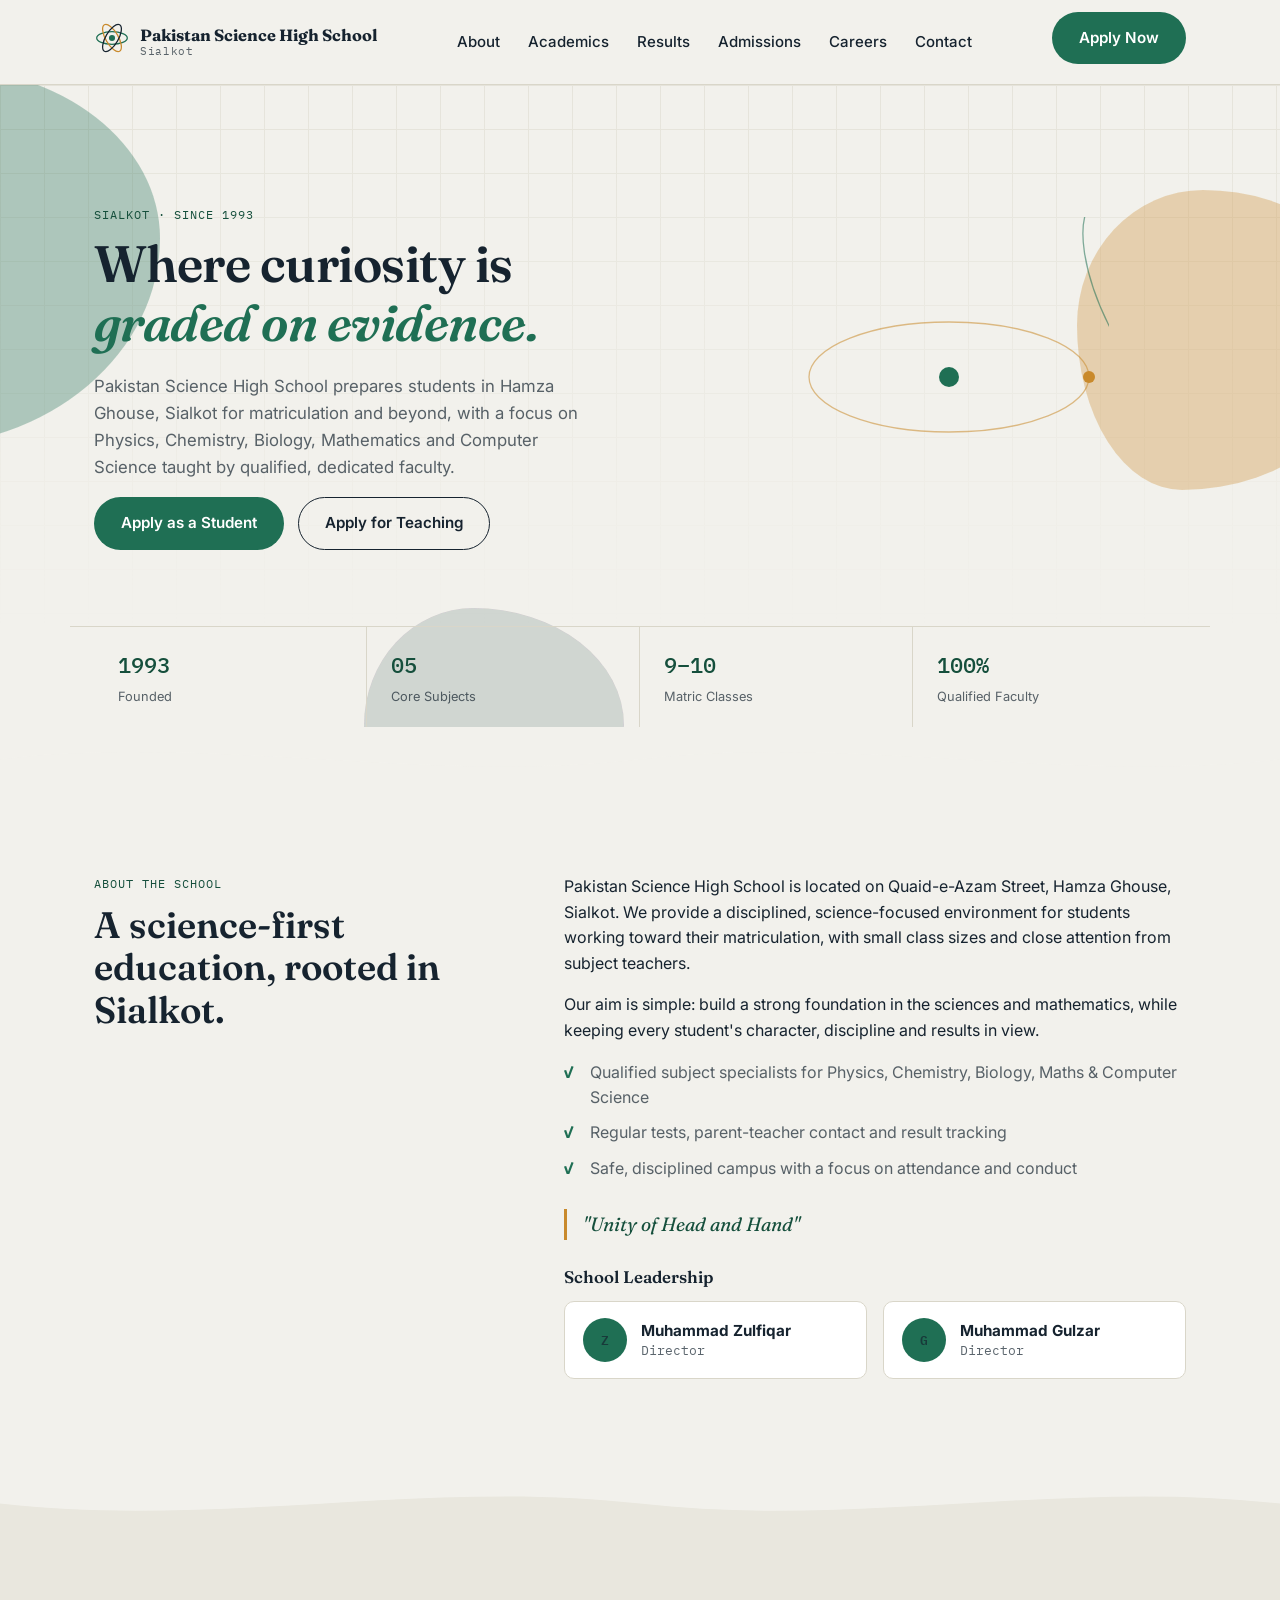
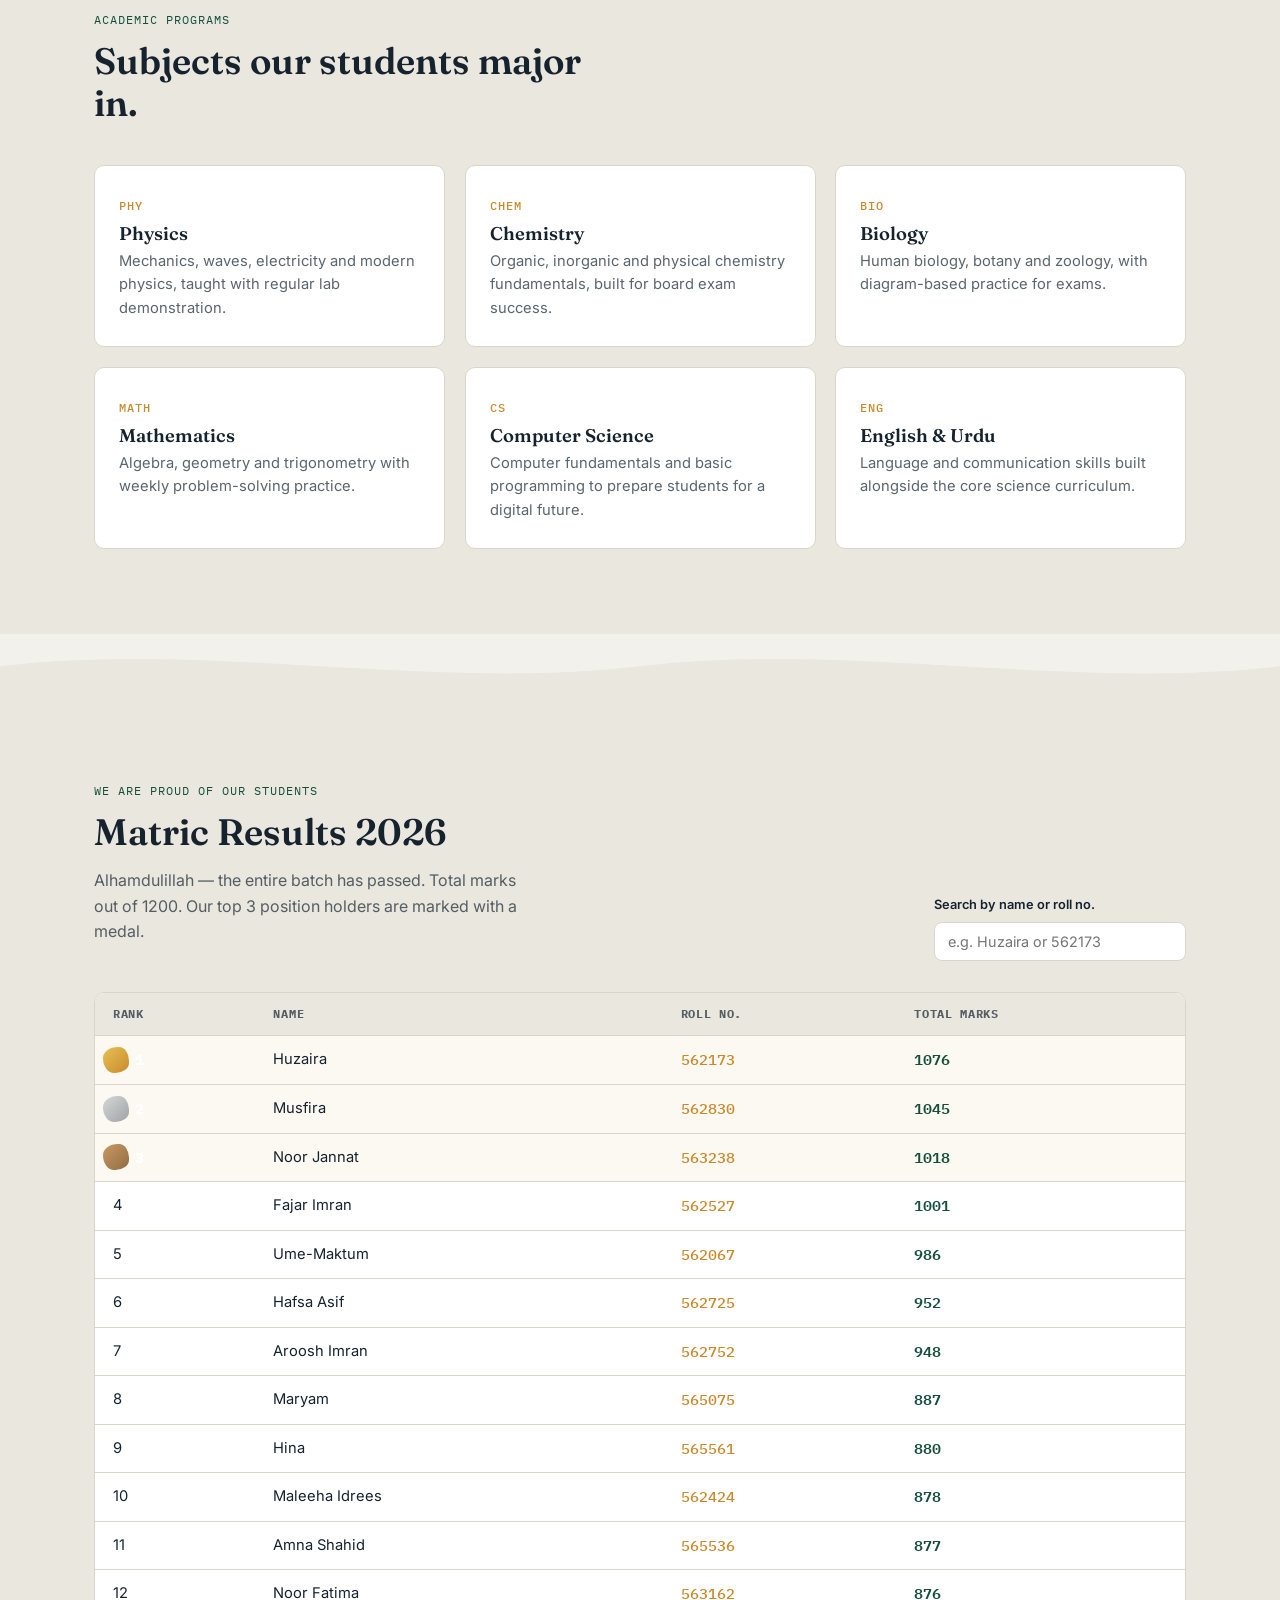
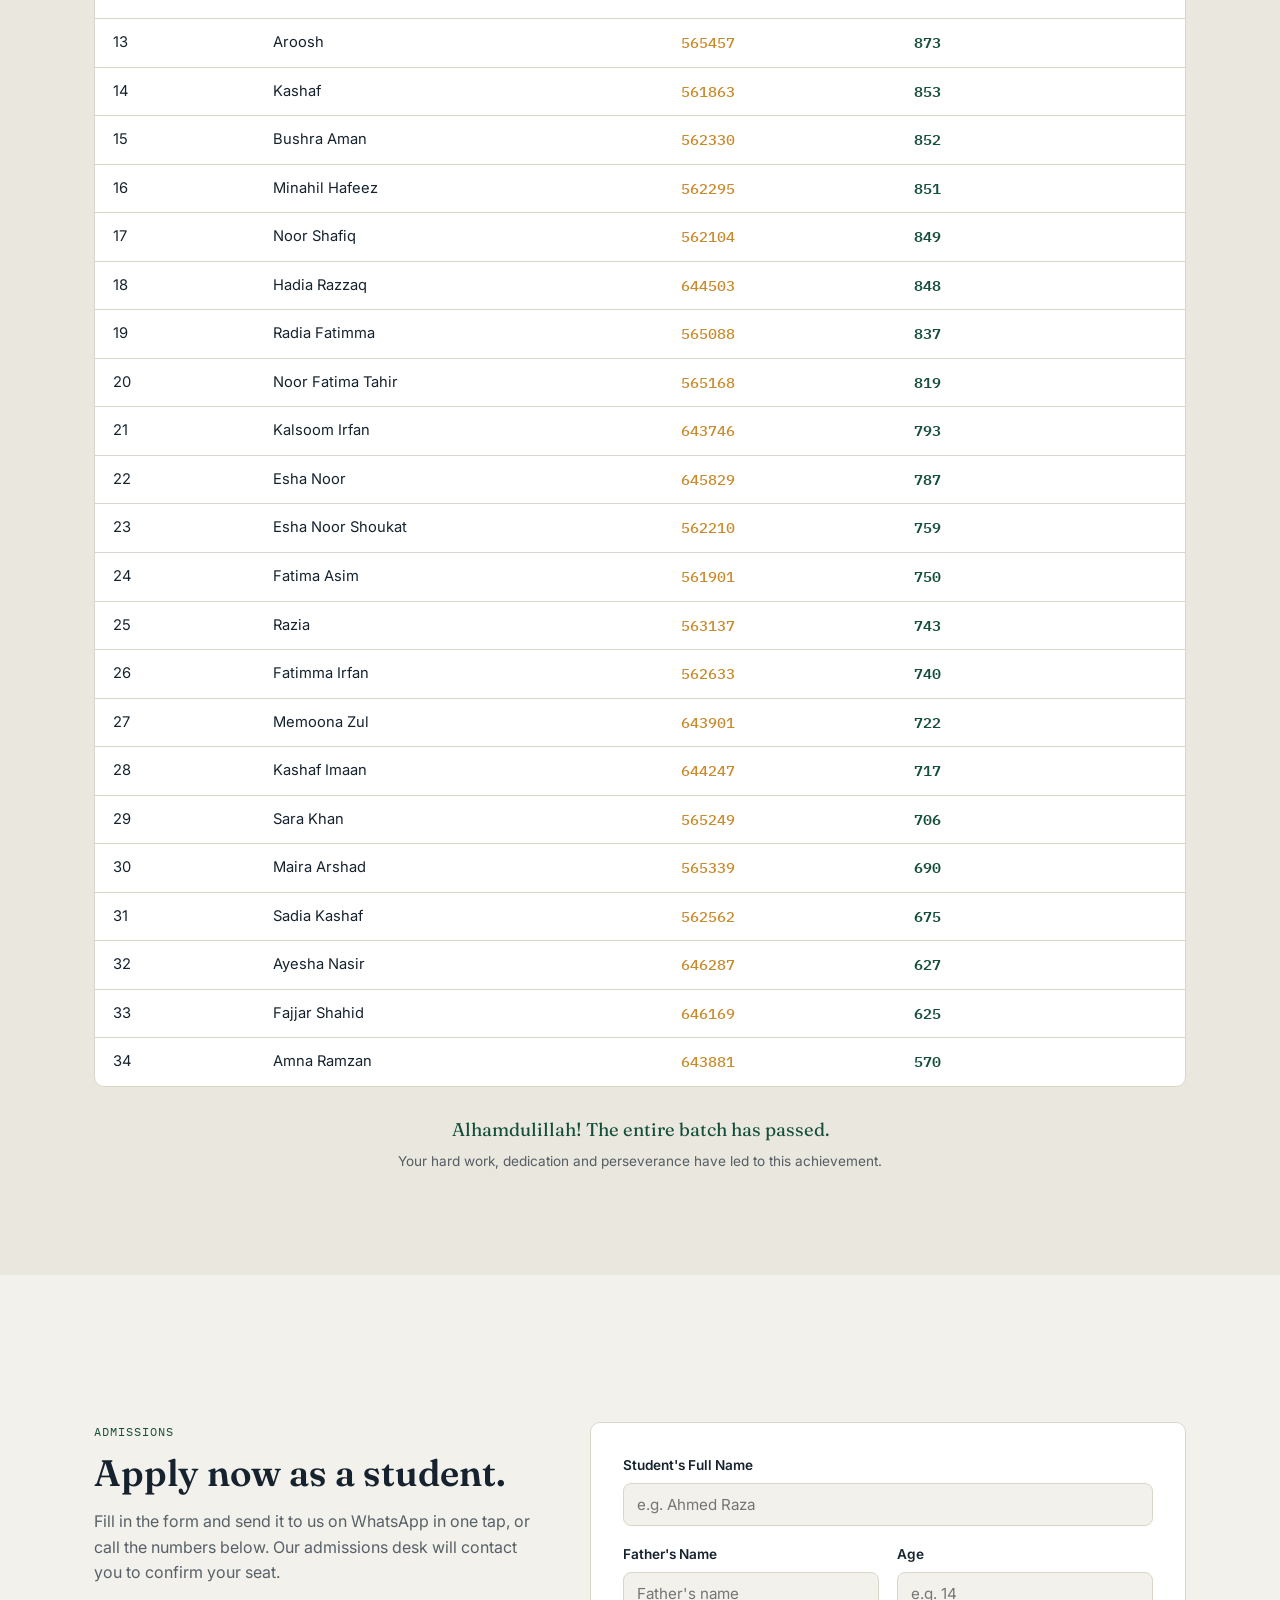
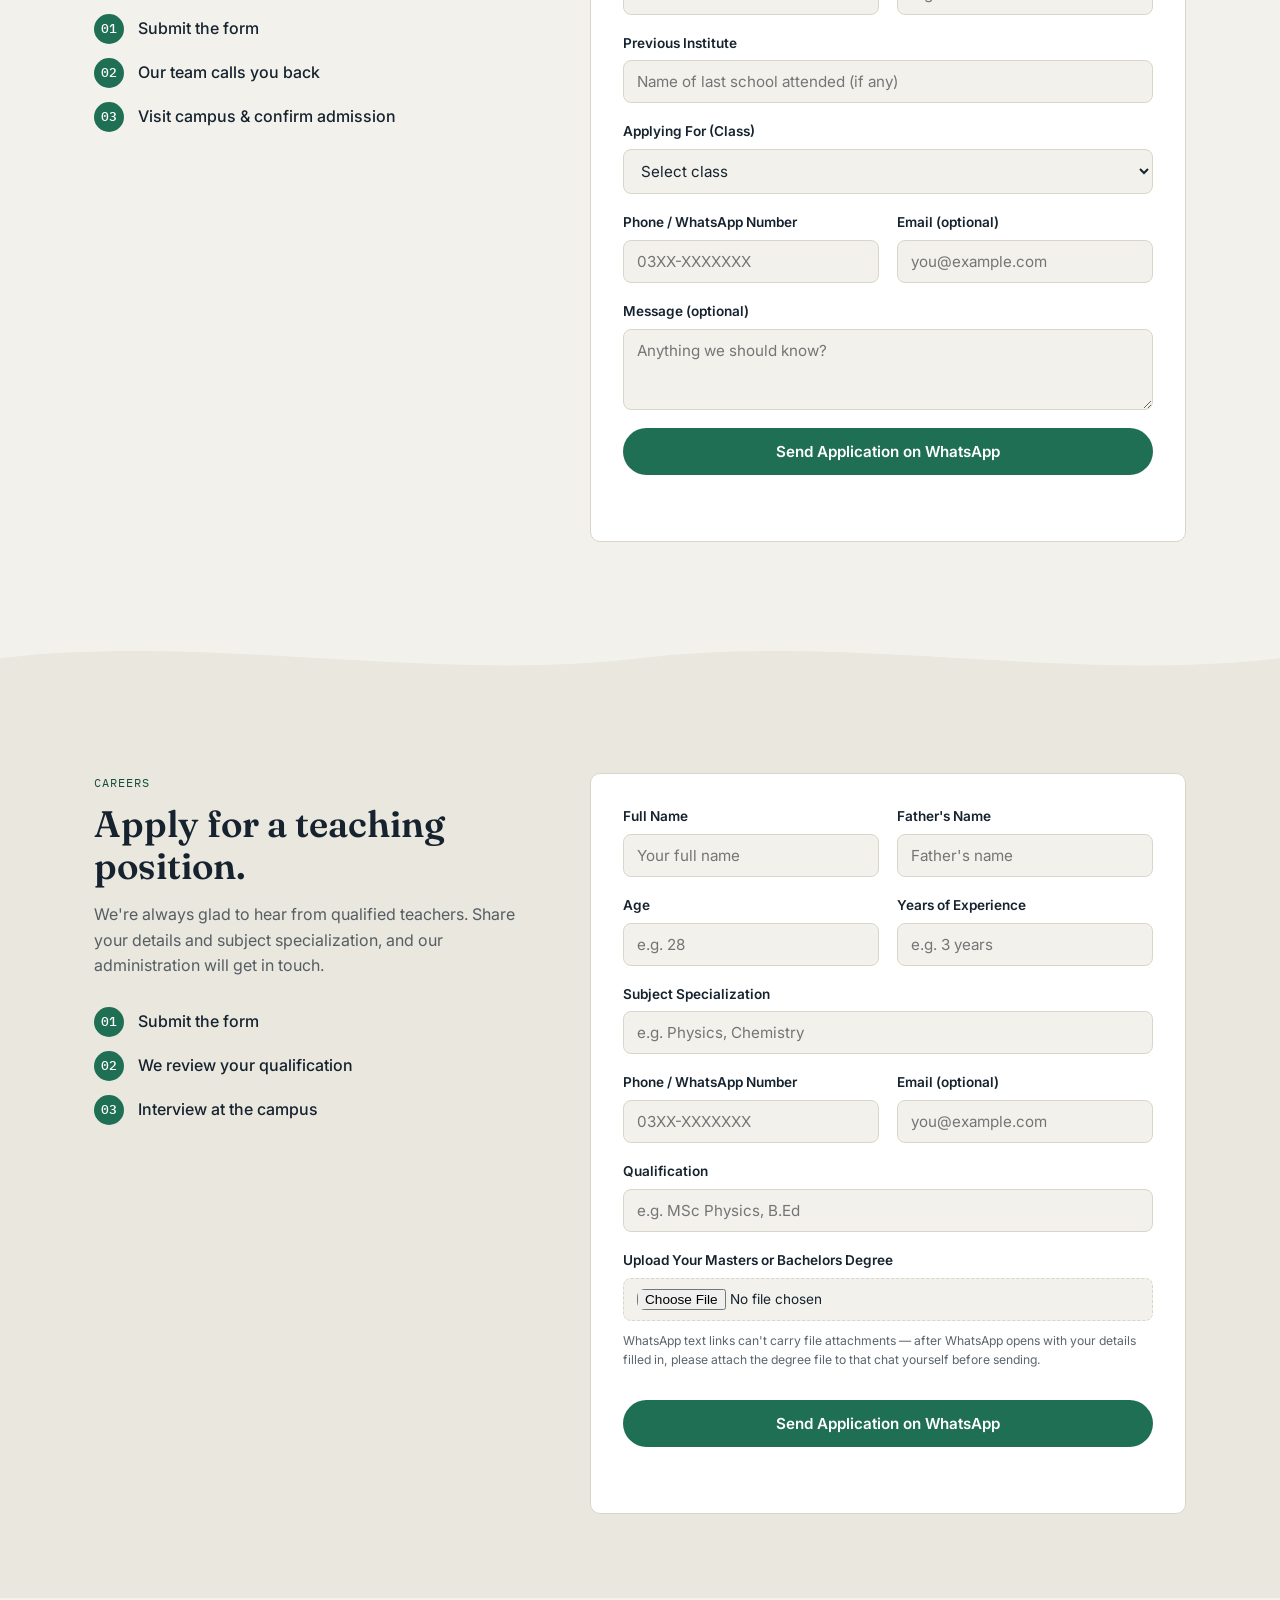
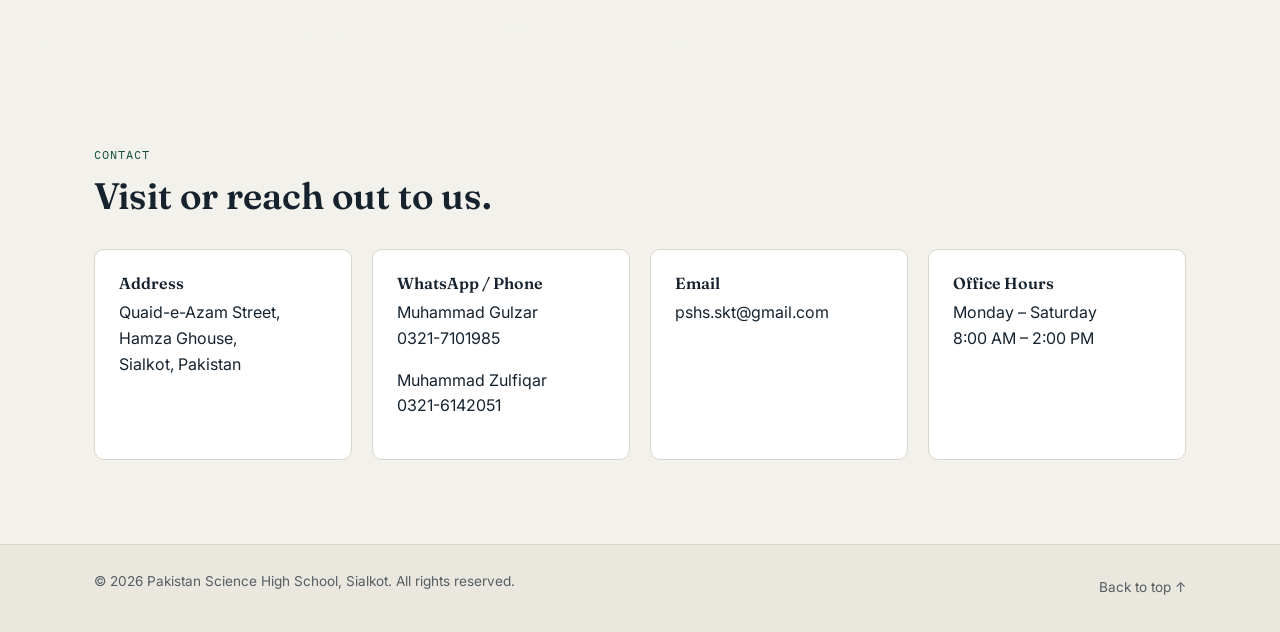
==== pshs.html @ e0f5a250 "Add files via upload" ====
<!DOCTYPE html>
<html lang="en">
<head>
<meta charset="UTF-8">
<meta name="viewport" content="width=device-width, initial-scale=1.0">
<title>Pakistan Science High School — Sialkot</title>
<meta name="description" content="Pakistan Science High School, Quaid-e-Azam Street, Hamza Ghouse, Sialkot. Admissions open for students. Apply for teaching positions.">

<!-- Google Fonts: Fraunces (headings), Inter (body), IBM Plex Mono (labels/stats) -->
<link rel="preconnect" href="https://fonts.googleapis.com">
<link rel="preconnect" href="https://fonts.gstatic.com" crossorigin>
<link href="https://fonts.googleapis.com/css2?family=Fraunces:opsz,wght@9..144,400;9..144,500;9..144,600;9..144,700&family=Inter:wght@400;500;600;700&family=IBM+Plex+Mono:wght@400;500&display=swap" rel="stylesheet">

<link rel="stylesheet" href="pshs.css">
</head>
<body>

<!-- Shared SVG goo filter — makes the blobs behind the hero and medal badges feel liquid rather than flat shapes -->
<svg width="0" height="0" style="position:absolute" aria-hidden="true">
  <defs>
    <filter id="liquid-goo">
      <feGaussianBlur in="SourceGraphic" stdDeviation="14" result="blur" />
      <feColorMatrix in="blur" mode="matrix"
        values="1 0 0 0 0  0 1 0 0 0  0 0 1 0 0  0 0 0 22 -11" result="goo" />
      <feBlend in="SourceGraphic" in2="goo" />
    </filter>
  </defs>
</svg>

<!-- ============ HEADER / NAV ============ -->
<header class="site-header" id="top">
  <div class="wrap header-inner">
    <a href="#top" class="brand">
      <span class="brand-mark" aria-hidden="true">
        <svg viewBox="0 0 40 40" width="36" height="36">
          <circle cx="20" cy="20" r="3.4" fill="var(--pine)"/>
          <ellipse cx="20" cy="20" rx="17" ry="7" fill="none" stroke="var(--pine)" stroke-width="1.4"/>
          <ellipse cx="20" cy="20" rx="17" ry="7" fill="none" stroke="var(--amber)" stroke-width="1.4" transform="rotate(60 20 20)"/>
          <ellipse cx="20" cy="20" rx="17" ry="7" fill="none" stroke="var(--ink)" stroke-width="1.4" transform="rotate(120 20 20)"/>
        </svg>
      </span>
      <span class="brand-text">
        <strong>Pakistan Science High School</strong>
        <small>Sialkot</small>
      </span>
    </a>

    <nav class="main-nav" id="mainNav">
      <a href="#about">About</a>
      <a href="#academics">Academics</a>
      <a href="#results">Results</a>
      <a href="#admissions">Admissions</a>
      <a href="#careers">Careers</a>
      <a href="#contact">Contact</a>
    </nav>

    <div class="header-cta">
      <a href="#admissions" class="btn btn-primary">Apply Now</a>
    </div>

    <button class="nav-toggle" id="navToggle" aria-label="Toggle menu" aria-expanded="false">
      <span></span><span></span><span></span>
    </button>
  </div>
</header>

<!-- ============ HERO ============ -->
<section class="hero" id="heroSection">
  <div class="hero-grid" aria-hidden="true"></div>
  <div class="liquid-blobs" aria-hidden="true">
    <div class="blob blob-1"></div>
    <div class="blob blob-2"></div>
    <div class="blob blob-3"></div>
  </div>
  <div class="wrap hero-inner">
    <div class="hero-copy">
      <p class="eyebrow">Sialkot · Since 1993</p>
      <h1>Where curiosity is <span>graded on evidence.</span></h1>
      <p class="hero-lede">
        Pakistan Science High School prepares students in Hamza Ghouse, Sialkot for
        matriculation and beyond, with a focus on Physics, Chemistry, Biology,
        Mathematics and Computer Science taught by qualified, dedicated faculty.
      </p>
      <div class="hero-actions">
        <a href="#admissions" class="btn btn-primary">Apply as a Student</a>
        <a href="#careers" class="btn btn-ghost">Apply for Teaching</a>
      </div>
    </div>

    <div class="hero-orbit" aria-hidden="true">
      <svg viewBox="0 0 320 320" width="320" height="320">
        <circle cx="160" cy="160" r="10" fill="var(--pine)"/>
        <g class="orbit-group">
          <ellipse cx="160" cy="160" rx="140" ry="55" class="orbit-ring orbit-1"/>
          <circle cx="300" cy="160" r="6" fill="var(--amber)" class="orbit-e orbit-e1"/>
        </g>
        <g class="orbit-group" transform="rotate(60 160 160)">
          <ellipse cx="160" cy="160" rx="140" ry="55" class="orbit-ring orbit-2"/>
          <circle cx="20" cy="160" r="6" fill="var(--pine)" class="orbit-e orbit-e2"/>
        </g>
        <g class="orbit-group" transform="rotate(120 160 160)">
          <ellipse cx="160" cy="160" rx="140" ry="55" class="orbit-ring orbit-3"/>
          <circle cx="160" cy="105" r="6" fill="var(--ink)" class="orbit-e orbit-e3"/>
        </g>
      </svg>
    </div>
  </div>

  <div class="wrap stats-row reveal">
    <div class="stat"><span class="stat-num">1993</span><span class="stat-label">Founded</span></div>
    <div class="stat"><span class="stat-num">05</span><span class="stat-label">Core Subjects</span></div>
    <div class="stat"><span class="stat-num">9–10</span><span class="stat-label">Matric Classes</span></div>
    <div class="stat"><span class="stat-num">100%</span><span class="stat-label">Qualified Faculty</span></div>
  </div>
</section>

<div class="wave-divider" aria-hidden="true">
  <svg viewBox="0 0 1440 100" preserveAspectRatio="none"><path d="M0,40 C 240,10 480,70 720,40 C 960,10 1200,70 1440,40 L1440,100 L0,100 Z" fill="var(--paper)"/></svg>
</div>

<!-- ============ ABOUT ============ -->
<section class="section" id="about">
  <div class="wrap about-grid">
    <div class="section-head reveal">
      <p class="eyebrow">About the School</p>
      <h2>A science-first education, rooted in Sialkot.</h2>
    </div>
    <div class="about-body reveal">
      <p>
        Pakistan Science High School is located on Quaid-e-Azam Street, Hamza Ghouse,
        Sialkot. We provide a disciplined, science-focused environment for students
        working toward their matriculation, with small class sizes and close
        attention from subject teachers.
      </p>
      <p>
        Our aim is simple: build a strong foundation in the sciences and mathematics,
        while keeping every student's character, discipline and results in view.
      </p>
      <ul class="check-list">
        <li>Qualified subject specialists for Physics, Chemistry, Biology, Maths &amp; Computer Science</li>
        <li>Regular tests, parent-teacher contact and result tracking</li>
        <li>Safe, disciplined campus with a focus on attendance and conduct</li>
      </ul>
      <p class="motto">"Unity of Head and Hand"</p>

      <div class="leadership">
        <h3>School Leadership</h3>
        <div class="leadership-grid reveal-group">
          <div class="leader-card reveal" style="--i:0">
            <span class="leader-initial">Z</span>
            <div>
              <strong>Muhammad Zulfiqar</strong>
              <span>Director</span>
            </div>
          </div>
          <div class="leader-card reveal" style="--i:1">
            <span class="leader-initial">G</span>
            <div>
              <strong>Muhammad Gulzar</strong>
              <span>Director</span>
            </div>
          </div>
        </div>
      </div>
    </div>
  </div>
</section>

<div class="wave-divider" aria-hidden="true">
  <svg viewBox="0 0 1440 100" preserveAspectRatio="none"><path d="M0,50 C 240,80 480,20 720,50 C 960,80 1200,20 1440,50 L1440,100 L0,100 Z" fill="var(--paper-2)"/></svg>
</div>

<!-- ============ ACADEMICS ============ -->
<section class="section section-alt" id="academics">
  <div class="wrap">
    <div class="section-head reveal">
      <p class="eyebrow">Academic Programs</p>
      <h2>Subjects our students major in.</h2>
    </div>

    <div class="subject-grid reveal-group">
      <article class="subject-card reveal" style="--i:0">
        <span class="subject-code">PHY</span>
        <h3>Physics</h3>
        <p>Mechanics, waves, electricity and modern physics, taught with regular lab demonstration.</p>
      </article>
      <article class="subject-card reveal" style="--i:1">
        <span class="subject-code">CHEM</span>
        <h3>Chemistry</h3>
        <p>Organic, inorganic and physical chemistry fundamentals, built for board exam success.</p>
      </article>
      <article class="subject-card reveal" style="--i:2">
        <span class="subject-code">BIO</span>
        <h3>Biology</h3>
        <p>Human biology, botany and zoology, with diagram-based practice for exams.</p>
      </article>
      <article class="subject-card reveal" style="--i:3">
        <span class="subject-code">MATH</span>
        <h3>Mathematics</h3>
        <p>Algebra, geometry and trigonometry with weekly problem-solving practice.</p>
      </article>
      <article class="subject-card reveal" style="--i:4">
        <span class="subject-code">CS</span>
        <h3>Computer Science</h3>
        <p>Computer fundamentals and basic programming to prepare students for a digital future.</p>
      </article>
      <article class="subject-card reveal" style="--i:5">
        <span class="subject-code">ENG</span>
        <h3>English &amp; Urdu</h3>
        <p>Language and communication skills built alongside the core science curriculum.</p>
      </article>
    </div>
  </div>
</section>

<div class="wave-divider" aria-hidden="true">
  <svg viewBox="0 0 1440 100" preserveAspectRatio="none"><path d="M0,40 C 240,10 480,70 720,40 C 960,10 1200,70 1440,40 L1440,100 L0,100 Z" fill="var(--paper-2)"/></svg>
</div>

<!-- ============ MATRIC RESULTS 2026 ============ -->
<section class="section section-alt" id="results">
  <div class="wrap">
    <div class="section-head results-head reveal">
      <div>
        <p class="eyebrow">We Are Proud Of Our Students</p>
        <h2>Matric Results 2026</h2>
        <p class="section-sub">Alhamdulillah — the entire batch has passed. Total marks out of 1200. Our top 3 position holders are marked with a medal.</p>
      </div>
      <div class="results-search">
        <label for="resultSearch">Search by name or roll no.</label>
        <input type="text" id="resultSearch" placeholder="e.g. Huzaira or 562173">
      </div>
    </div>

    <div class="table-scroll reveal">
      <table class="results-table" id="resultsTable">
        <thead>
          <tr>
            <th>Rank</th>
            <th>Name</th>
            <th>Roll No.</th>
            <th>Total Marks</th>
          </tr>
        </thead>
        <tbody>
          <tr><td>1</td><td>Huzaira</td><td>562173</td><td>1076</td></tr>
          <tr><td>2</td><td>Musfira</td><td>562830</td><td>1045</td></tr>
          <tr><td>3</td><td>Noor Jannat</td><td>563238</td><td>1018</td></tr>
          <tr><td>4</td><td>Fajar Imran</td><td>562527</td><td>1001</td></tr>
          <tr><td>5</td><td>Ume-Maktum</td><td>562067</td><td>986</td></tr>
          <tr><td>6</td><td>Hafsa Asif</td><td>562725</td><td>952</td></tr>
          <tr><td>7</td><td>Aroosh Imran</td><td>562752</td><td>948</td></tr>
          <tr><td>8</td><td>Maryam</td><td>565075</td><td>887</td></tr>
          <tr><td>9</td><td>Hina</td><td>565561</td><td>880</td></tr>
          <tr><td>10</td><td>Maleeha Idrees</td><td>562424</td><td>878</td></tr>
          <tr><td>11</td><td>Amna Shahid</td><td>565536</td><td>877</td></tr>
          <tr><td>12</td><td>Noor Fatima</td><td>563162</td><td>876</td></tr>
          <tr><td>13</td><td>Aroosh</td><td>565457</td><td>873</td></tr>
          <tr><td>14</td><td>Kashaf</td><td>561863</td><td>853</td></tr>
          <tr><td>15</td><td>Bushra Aman</td><td>562330</td><td>852</td></tr>
          <tr><td>16</td><td>Minahil Hafeez</td><td>562295</td><td>851</td></tr>
          <tr><td>17</td><td>Noor Shafiq</td><td>562104</td><td>849</td></tr>
          <tr><td>18</td><td>Hadia Razzaq</td><td>644503</td><td>848</td></tr>
          <tr><td>19</td><td>Radia Fatimma</td><td>565088</td><td>837</td></tr>
          <tr><td>20</td><td>Noor Fatima Tahir</td><td>565168</td><td>819</td></tr>
          <tr><td>21</td><td>Kalsoom Irfan</td><td>643746</td><td>793</td></tr>
          <tr><td>22</td><td>Esha Noor</td><td>645829</td><td>787</td></tr>
          <tr><td>23</td><td>Esha Noor Shoukat</td><td>562210</td><td>759</td></tr>
          <tr><td>24</td><td>Fatima Asim</td><td>561901</td><td>750</td></tr>
          <tr><td>25</td><td>Razia</td><td>563137</td><td>743</td></tr>
          <tr><td>26</td><td>Fatimma Irfan</td><td>562633</td><td>740</td></tr>
          <tr><td>27</td><td>Memoona Zul</td><td>643901</td><td>722</td></tr>
          <tr><td>28</td><td>Kashaf Imaan</td><td>644247</td><td>717</td></tr>
          <tr><td>29</td><td>Sara Khan</td><td>565249</td><td>706</td></tr>
          <tr><td>30</td><td>Maira Arshad</td><td>565339</td><td>690</td></tr>
          <tr><td>31</td><td>Sadia Kashaf</td><td>562562</td><td>675</td></tr>
          <tr><td>32</td><td>Ayesha Nasir</td><td>646287</td><td>627</td></tr>
          <tr><td>33</td><td>Fajjar Shahid</td><td>646169</td><td>625</td></tr>
          <tr><td>34</td><td>Amna Ramzan</td><td>643881</td><td>570</td></tr>
        </tbody>
      </table>
      <p class="form-note" id="noResultsNote" style="display:none;">No matching student found.</p>
    </div>

    <p class="results-banner">Alhamdulillah! The entire batch has passed.<br>
      <small>Your hard work, dedication and perseverance have led to this achievement.</small>
    </p>
  </div>
</section>

<div class="wave-divider" aria-hidden="true">
  <svg viewBox="0 0 1440 100" preserveAspectRatio="none"><path d="M0,50 C 240,80 480,20 720,50 C 960,80 1200,20 1440,50 L1440,100 L0,100 Z" fill="var(--paper)"/></svg>
</div>

<!-- ============ ADMISSIONS (APPLY AS STUDENT) ============ -->
<section class="section" id="admissions">
  <div class="wrap admissions-grid">
    <div class="section-head reveal">
      <p class="eyebrow">Admissions</p>
      <h2>Apply now as a student.</h2>
      <p class="section-sub">
        Fill in the form and send it to us on WhatsApp in one tap, or call the
        numbers below. Our admissions desk will contact you to confirm your seat.
      </p>

      <ol class="steps">
        <li><span>01</span> Submit the form</li>
        <li><span>02</span> Our team calls you back</li>
        <li><span>03</span> Visit campus &amp; confirm admission</li>
      </ol>
    </div>

    <form class="app-form reveal" id="studentForm" novalidate>
      <div class="form-row">
        <label for="sName">Student's Full Name</label>
        <input type="text" id="sName" required placeholder="e.g. Ahmed Raza">
      </div>
      <div class="form-row two-col">
        <div>
          <label for="sFather">Father's Name</label>
          <input type="text" id="sFather" required placeholder="Father's name">
        </div>
        <div>
          <label for="sAge">Age</label>
          <input type="number" id="sAge" min="2" max="25" required placeholder="e.g. 14">
        </div>
      </div>
      <div class="form-row">
        <label for="sPrevSchool">Previous Institute</label>
        <input type="text" id="sPrevSchool" placeholder="Name of last school attended (if any)">
      </div>
      <div class="form-row">
        <label for="sGrade">Applying For (Class)</label>
        <select id="sGrade" required>
          <option value="" disabled selected>Select class</option>
          <option>Play Group</option>
          <option>Prep</option>
          <option>Class One</option>
          <option>Class Two</option>
          <option>Class Three</option>
          <option>Class Four</option>
          <option>Class Five</option>
          <option>Class Six</option>
          <option>Class Seven</option>
          <option>Pre-Nine (Science)</option>
          <option>Pre-Nine (Arts)</option>
          <option>Class Nine (Science)</option>
          <option>Class Nine (Arts)</option>
          <option>Class Ten (Science)</option>
          <option>Class Ten (Arts)</option>
        </select>
      </div>
      <div class="form-row two-col">
        <div>
          <label for="sPhone">Phone / WhatsApp Number</label>
          <input type="tel" id="sPhone" required placeholder="03XX-XXXXXXX">
        </div>
        <div>
          <label for="sEmail">Email (optional)</label>
          <input type="email" id="sEmail" placeholder="you@example.com">
        </div>
      </div>
      <div class="form-row">
        <label for="sMsg">Message (optional)</label>
        <textarea id="sMsg" rows="3" placeholder="Anything we should know?"></textarea>
      </div>
      <button type="submit" class="btn btn-primary btn-block">Send Application on WhatsApp</button>
      <p class="form-note" id="studentNote"></p>
    </form>
  </div>
</section>

<div class="wave-divider" aria-hidden="true">
  <svg viewBox="0 0 1440 100" preserveAspectRatio="none"><path d="M0,40 C 240,10 480,70 720,40 C 960,10 1200,70 1440,40 L1440,100 L0,100 Z" fill="var(--paper-2)"/></svg>
</div>

<!-- ============ CAREERS (APPLY FOR TEACHING) ============ -->
<section class="section section-alt" id="careers">
  <div class="wrap admissions-grid">
    <div class="section-head reveal">
      <p class="eyebrow">Careers</p>
      <h2>Apply for a teaching position.</h2>
      <p class="section-sub">
        We're always glad to hear from qualified teachers. Share your details
        and subject specialization, and our administration will get in touch.
      </p>

      <ol class="steps">
        <li><span>01</span> Submit the form</li>
        <li><span>02</span> We review your qualification</li>
        <li><span>03</span> Interview at the campus</li>
      </ol>
    </div>

    <form class="app-form reveal" id="teacherForm" novalidate>
      <div class="form-row two-col">
        <div>
          <label for="tName">Full Name</label>
          <input type="text" id="tName" required placeholder="Your full name">
        </div>
        <div>
          <label for="tFather">Father's Name</label>
          <input type="text" id="tFather" required placeholder="Father's name">
        </div>
      </div>
      <div class="form-row two-col">
        <div>
          <label for="tAge">Age</label>
          <input type="number" id="tAge" min="18" max="70" required placeholder="e.g. 28">
        </div>
        <div>
          <label for="tExp">Years of Experience</label>
          <input type="text" id="tExp" placeholder="e.g. 3 years">
        </div>
      </div>
      <div class="form-row">
        <label for="tSubject">Subject Specialization</label>
        <input type="text" id="tSubject" required placeholder="e.g. Physics, Chemistry">
      </div>
      <div class="form-row two-col">
        <div>
          <label for="tPhone">Phone / WhatsApp Number</label>
          <input type="tel" id="tPhone" required placeholder="03XX-XXXXXXX">
        </div>
        <div>
          <label for="tEmail">Email (optional)</label>
          <input type="email" id="tEmail" placeholder="you@example.com">
        </div>
      </div>
      <div class="form-row">
        <label for="tQual">Qualification</label>
        <input type="text" id="tQual" required placeholder="e.g. MSc Physics, B.Ed">
      </div>
      <div class="form-row">
        <label for="tDegree">Upload Your Masters or Bachelors Degree</label>
        <div class="file-field">
          <input type="file" id="tDegree" accept=".pdf,.jpg,.jpeg,.png">
        </div>
        <p class="file-field-hint">WhatsApp text links can't carry file attachments — after WhatsApp opens with your details filled in, please attach the degree file to that chat yourself before sending.</p>
      </div>
      <button type="submit" class="btn btn-primary btn-block">Send Application on WhatsApp</button>
      <p class="form-note" id="teacherNote"></p>
    </form>
  </div>
</section>

<div class="wave-divider" aria-hidden="true">
  <svg viewBox="0 0 1440 100" preserveAspectRatio="none"><path d="M0,50 C 240,80 480,20 720,50 C 960,80 1200,20 1440,50 L1440,100 L0,100 Z" fill="var(--paper)"/></svg>
</div>

<!-- ============ CONTACT ============ -->
<section class="section" id="contact">
  <div class="wrap contact-grid">
    <div class="section-head reveal">
      <p class="eyebrow">Contact</p>
      <h2>Visit or reach out to us.</h2>
    </div>

    <div class="contact-cards reveal-group">
      <div class="contact-card reveal" style="--i:0">
        <h3>Address</h3>
        <p>Quaid-e-Azam Street, Hamza Ghouse,<br>Sialkot, Pakistan</p>
      </div>
      <div class="contact-card reveal" style="--i:1">
        <h3>WhatsApp / Phone</h3>
        <p>Muhammad Gulzar<br><a href="https://wa.me/923217101985" target="_blank" rel="noopener">0321-7101985</a></p>
        <p>Muhammad Zulfiqar<br><a href="https://wa.me/923216142051" target="_blank" rel="noopener">0321-6142051</a></p>
      </div>
      <div class="contact-card reveal" style="--i:2">
        <h3>Email</h3>
        <p><a href="mailto:pshs.skt@gmail.com">pshs.skt@gmail.com</a></p>
      </div>
      <div class="contact-card reveal" style="--i:3">
        <h3>Office Hours</h3>
        <p>Monday – Saturday<br>8:00 AM – 2:00 PM</p>
      </div>
    </div>
  </div>
</section>

<!-- ============ FOOTER ============ -->
<footer class="site-footer">
  <div class="wrap footer-inner">
    <p>&copy; <span id="year"></span> Pakistan Science High School, Sialkot. All rights reserved.</p>
    <a href="#top" class="back-top">Back to top ↑</a>
  </div>
</footer>

<button id="backToTopBtn" class="fab-top" aria-label="Back to top">↑</button>

<script src="pshs.js"></script>
</body>
</html>
---- pshs.css ----
/* =========================================================
   PAKISTAN SCIENCE HIGH SCHOOL — STYLESHEET
   Organized in sections. Search the ALL-CAPS comments to
   jump around: TOKENS, RESET, HEADER, HERO, ABOUT, ACADEMICS,
   FORMS, CONTACT, FOOTER, RESPONSIVE.
   ========================================================= */

/* ---------- TOKENS (design system) ---------- */
:root{
  --ink:      #16232F;   /* deep navy-ink text / primary dark */
  --ink-70:   #16232FB3;
  --paper:    #F2F1EC;   /* cool paper background */
  --paper-2:  #E9E7DE;   /* slightly deeper paper, for alt sections */
  --white:    #FFFFFF;
  --pine:     #1F6F54;   /* primary accent — science green */
  --pine-dark:#154F3C;
  --amber:    #C98A2C;   /* secondary accent — muted gold */
  --line:     #D9D6C9;   /* hairline rule color */

  --font-display: "Fraunces", Georgia, serif;
  --font-body:    "Inter", -apple-system, Segoe UI, sans-serif;
  --font-mono:    "IBM Plex Mono", ui-monospace, Menlo, monospace;

  --radius: 10px;
  --wrap: 1140px;
}

/* ---------- RESET ---------- */
*, *::before, *::after{ box-sizing: border-box; }
html{ scroll-behavior: smooth; }
body{
  margin:0;
  font-family: var(--font-body);
  color: var(--ink);
  background: var(--paper);
  line-height: 1.6;
  -webkit-font-smoothing: antialiased;
}
img{ max-width:100%; display:block; }
a{ color: inherit; text-decoration: none; }
ul, ol{ margin:0; padding:0; list-style:none; }
h1,h2,h3{ font-family: var(--font-display); margin:0 0 .4em; line-height:1.15; font-weight:600; }
p{ margin:0 0 1em; }
button{ font-family: inherit; cursor:pointer; }
:focus-visible{ outline: 3px solid var(--amber); outline-offset: 2px; }

.wrap{ max-width: var(--wrap); margin: 0 auto; padding: 0 24px; }

.eyebrow{
  font-family: var(--font-mono);
  font-size: .78rem;
  letter-spacing: .08em;
  text-transform: uppercase;
  color: var(--pine-dark);
  margin: 0 0 .8em;
}

/* ---------- BUTTONS ---------- */
.btn{
  display:inline-block;
  padding: 13px 26px;
  border-radius: 999px;
  font-weight:600;
  font-size: .95rem;
  border: 1.5px solid transparent;
  transition: transform .15s ease, background .2s ease, border-color .2s ease;
}
.btn:hover{ transform: translateY(-1px); }
.btn-primary{ background: var(--pine); color: var(--white); }
.btn-primary:hover{ background: var(--pine-dark); }
.btn-ghost{ border-color: var(--ink); color: var(--ink); }
.btn-ghost:hover{ background: var(--ink); color: var(--white); }
.btn-block{ display:block; width:100%; text-align:center; }

/* ---------- HEADER ---------- */
.site-header{
  position: sticky; top:0; z-index: 50;
  background: var(--paper-2)F2;
  background: color-mix(in srgb, var(--paper) 92%, transparent);
  backdrop-filter: blur(8px);
  border-bottom: 1px solid var(--line);
}
.header-inner{
  display:flex; align-items:center; justify-content:space-between;
  padding: 12px 24px;
  gap: 20px;
}
.brand{ display:flex; align-items:center; gap:10px; }
.brand-text{ display:flex; flex-direction:column; line-height:1.2; }
.brand-text strong{ font-family: var(--font-display); font-size: 1.02rem; }
.brand-text small{ font-family: var(--font-mono); font-size:.68rem; color: var(--ink-70); letter-spacing:.06em; }

.main-nav{ display:flex; gap: 28px; }
.main-nav a{ font-weight:500; font-size:.94rem; position:relative; padding: 4px 0; }
.main-nav a::after{
  content:""; position:absolute; left:0; right:100%; bottom:0; height:2px;
  background: var(--pine); transition: right .2s ease;
}
.main-nav a:hover::after{ right:0; }

.nav-toggle{
  display:none; background:none; border:none; width:34px; height:26px;
  flex-direction:column; justify-content:space-between; padding:0;
}
.nav-toggle span{ display:block; height:2px; background:var(--ink); border-radius:2px; }

/* ---------- HERO ---------- */
.hero{ position:relative; overflow:hidden; padding-top: 64px; }
.hero-grid{
  position:absolute; inset:0; z-index:0;
  background-image:
    linear-gradient(var(--line) 1px, transparent 1px),
    linear-gradient(90deg, var(--line) 1px, transparent 1px);
  background-size: 44px 44px;
  mask-image: linear-gradient(to bottom, black, transparent 85%);
  opacity:.5;
}
.hero-inner{
  position:relative; z-index:1;
  display:grid; grid-template-columns: 1.1fr .9fr; align-items:center;
  gap: 40px; padding: 56px 24px 40px;
}
.hero-copy h1{
  font-size: clamp(2.1rem, 4vw, 3.4rem);
  letter-spacing: -.01em;
}
.hero-copy h1 span{ color: var(--pine); font-style: italic; }
.hero-lede{ max-width: 46ch; color: var(--ink-70); font-size: 1.05rem; }
.hero-actions{ display:flex; gap:14px; flex-wrap:wrap; margin-top: 8px; }

.hero-orbit{ display:flex; justify-content:center; }
.orbit-ring{ fill:none; stroke-width:1.3; opacity:.55; }
.orbit-1{ stroke: var(--amber); }
.orbit-2{ stroke: var(--pine); }
.orbit-3{ stroke: var(--ink); }
.orbit-group{ transform-origin: 160px 160px; animation: spin 14s linear infinite; }
.orbit-group:nth-child(2){ animation-duration: 18s; animation-direction: reverse; }
.orbit-group:nth-child(3){ animation-duration: 22s; }
@keyframes spin{ to{ transform: rotate(360deg); } }
@media (prefers-reduced-motion: reduce){ .orbit-group{ animation: none; } }

.stats-row{
  position:relative; z-index:1;
  display:grid; grid-template-columns: repeat(4, 1fr);
  border-top: 1px solid var(--line);
  margin-top: 36px;
}
.stat{
  padding: 20px 24px;
  border-right: 1px solid var(--line);
  display:flex; flex-direction:column; gap:4px;
}
.stat:last-child{ border-right:none; }
.stat-num{ font-family: var(--font-mono); font-size:1.4rem; font-weight:500; color: var(--pine-dark); }
.stat-label{ font-size:.8rem; color: var(--ink-70); }

/* ---------- SECTIONS (shared) ---------- */
.section{ padding: 84px 0; }
.section-alt{ background: var(--paper-2); }
.section-head h2{ font-size: clamp(1.6rem, 3vw, 2.3rem); max-width: 20ch; }
.section-sub{ color: var(--ink-70); max-width: 44ch; }

/* ---------- ABOUT ---------- */
.about-grid{ display:grid; grid-template-columns: .8fr 1.2fr; gap: 56px; align-items:start; }
.check-list li{
  position:relative; padding-left: 26px; margin-bottom: .6em; color: var(--ink-70);
}
.check-list li::before{
  content:"✓"; position:absolute; left:0; top:0;
  color: var(--pine); font-weight:700; font-family: var(--font-mono);
}

/* ---------- ABOUT: motto + leadership ---------- */
.motto{
  font-family: var(--font-display);
  font-style: italic;
  font-size: 1.2rem;
  color: var(--pine-dark);
  border-left: 3px solid var(--amber);
  padding-left: 16px;
  margin: 28px 0;
}
.leadership h3{ font-size: 1.05rem; margin-bottom: 14px; }
.leadership-grid{ display:grid; grid-template-columns: 1fr 1fr; gap: 16px; }
.leader-card{
  display:flex; align-items:center; gap: 14px;
  background: var(--white); border:1px solid var(--line); border-radius: var(--radius);
  padding: 16px 18px;
}
.leader-initial{
  width:44px; height:44px; border-radius:50%; flex-shrink:0;
  background: var(--pine); color: var(--white);
  font-family: var(--font-display); font-weight:600; font-size:1.1rem;
  display:flex; align-items:center; justify-content:center;
}
.leader-card div{ display:flex; flex-direction:column; line-height:1.35; }
.leader-card strong{ font-size:.95rem; }
.leader-card span{ font-size:.8rem; color: var(--ink-70); font-family: var(--font-mono); }

/* ---------- RESULTS ---------- */
.results-head{
  display:flex; justify-content:space-between; align-items:flex-end; gap: 24px; flex-wrap:wrap;
}
.results-search{ display:flex; flex-direction:column; gap:6px; min-width: 240px; }
.results-search label{ font-size:.8rem; font-weight:600; }
.results-search input{
  font-family: var(--font-body); font-size:.9rem; padding: 10px 13px;
  border: 1.5px solid var(--line); border-radius: 8px; background: var(--white);
}
.results-search input:focus{ border-color: var(--pine); outline:none; }

.table-scroll{
  margin-top: 32px; overflow-x:auto;
  border: 1px solid var(--line); border-radius: var(--radius);
  background: var(--white);
}
.results-table{ width:100%; border-collapse: collapse; font-size:.92rem; }
.results-table th, .results-table td{
  padding: 12px 18px; text-align:left; border-bottom: 1px solid var(--line);
  white-space: nowrap;
}
.results-table th{
  font-family: var(--font-mono); font-size:.72rem; letter-spacing:.06em; text-transform:uppercase;
  color: var(--ink-70); background: var(--paper-2);
}
.results-table td:nth-child(3){ color: var(--amber); font-family: var(--font-mono); font-weight:500; }
.results-table td:nth-child(4){ font-family: var(--font-mono); font-weight:600; color: var(--pine-dark); }
.results-table tbody tr:last-child td{ border-bottom:none; }
.results-table tbody tr:hover{ background: var(--paper); }
.results-table tr.row-hidden{ display:none; }

.results-banner{
  margin-top: 28px; text-align:center; font-family: var(--font-display);
  font-size: 1.15rem; color: var(--pine-dark);
}
.results-banner small{
  display:block; font-family: var(--font-body); font-size:.85rem;
  color: var(--ink-70); font-weight:400; margin-top:6px;
}

/* ---------- ACADEMICS ---------- */
.subject-grid{
  margin-top: 40px;
  display:grid; grid-template-columns: repeat(3, 1fr); gap: 20px;
}
.subject-card{
  background: var(--white);
  border: 1px solid var(--line);
  border-radius: var(--radius);
  padding: 26px 24px;
  transition: border-color .2s ease, transform .2s ease;
}
.subject-card:hover{ border-color: var(--pine); transform: translateY(-3px); }
.subject-code{
  font-family: var(--font-mono); font-size:.75rem; letter-spacing:.08em;
  color: var(--amber); font-weight:500;
}
.subject-card h3{ margin: .3em 0 .3em; font-size: 1.15rem; }
.subject-card p{ font-size:.92rem; color: var(--ink-70); margin:0; }

/* ---------- ADMISSIONS / CAREERS (shared form layout) ---------- */
.admissions-grid{ display:grid; grid-template-columns: .85fr 1.15fr; gap: 56px; align-items:start; }
.steps{ margin-top: 28px; display:flex; flex-direction:column; gap: 14px; }
.steps li{ display:flex; align-items:center; gap:14px; font-weight:500; }
.steps li span{
  font-family: var(--font-mono); font-size:.8rem; color: var(--white);
  background: var(--pine); width: 30px; height: 30px; border-radius:50%;
  display:flex; align-items:center; justify-content:center; flex-shrink:0;
}

.app-form{
  background: var(--white); border: 1px solid var(--line); border-radius: var(--radius);
  padding: 32px; display:flex; flex-direction:column; gap: 18px;
}
.form-row{ display:flex; flex-direction:column; gap:6px; }
.form-row.two-col{ display:grid; grid-template-columns: 1fr 1fr; gap: 18px; }
.form-row.two-col > div{ display:flex; flex-direction:column; gap:6px; }
label{ font-size:.85rem; font-weight:600; }
input, select, textarea{
  font-family: var(--font-body); font-size: .95rem;
  padding: 11px 13px; border: 1.5px solid var(--line); border-radius: 8px;
  background: var(--paper); color: var(--ink); width:100%;
}
input:focus, select:focus, textarea:focus{ border-color: var(--pine); outline:none; }
.form-note{ font-size:.85rem; color: var(--pine-dark); min-height: 1.2em; margin:0; }

/* ---------- CONTACT ---------- */
.contact-cards{ margin-top: 32px; display:grid; grid-template-columns: repeat(auto-fit, minmax(220px, 1fr)); gap: 20px; }
.contact-card{
  background: var(--white); border:1px solid var(--line); border-radius: var(--radius);
  padding: 24px;
}
.contact-card h3{ font-size: 1rem; margin-bottom:.5em; }
.contact-card a:hover{ color: var(--pine); }

/* ---------- FOOTER ---------- */
.site-footer{ border-top: 1px solid var(--line); padding: 26px 0; background: var(--paper-2); }
.footer-inner{ display:flex; justify-content:space-between; align-items:center; font-size:.85rem; color: var(--ink-70); }

.fab-top{
  position:fixed; right:20px; bottom:20px; z-index:40;
  width:44px; height:44px; border-radius:50%;
  background: var(--ink); color:var(--white); border:none;
  font-size:1.1rem; box-shadow: 0 6px 16px rgba(0,0,0,.2);
  opacity:0; pointer-events:none; transition: opacity .2s ease, transform .2s ease;
}
.fab-top.visible{ opacity:1; pointer-events:auto; }
.fab-top:hover{ transform: translateY(-2px); }

/* ---------- LIQUID MOTION SYSTEM ---------- */
/* Blob backgrounds, scroll reveals, gooey buttons, wave dividers, medal badges */

@media (prefers-reduced-motion: no-preference){
  .liquid-blobs{ filter: url(#liquid-goo); }
}

.liquid-blobs{
  position:absolute; inset:-10%; z-index:0; pointer-events:none; overflow:hidden;
}
.blob{
  position:absolute; opacity:.32;
  border-radius: 42% 58% 65% 35% / 45% 45% 55% 55%;
  animation: blob-morph 16s ease-in-out infinite, blob-drift 22s ease-in-out infinite;
}
.blob-1{ width:380px; height:380px; left:-6%; top:6%; background: var(--pine); animation-delay: 0s, 0s; }
.blob-2{ width:300px; height:300px; right:2%; top:22%; background: var(--amber); animation-delay: -4s, -6s; }
.blob-3{ width:260px; height:260px; left:32%; bottom:-10%; background: var(--ink); opacity:.14; animation-delay: -9s, -3s; }

@keyframes blob-morph{
  0%,100%{ border-radius: 42% 58% 65% 35% / 45% 45% 55% 55%; }
  25%{ border-radius: 58% 42% 38% 62% / 62% 55% 45% 38%; }
  50%{ border-radius: 65% 35% 55% 45% / 40% 62% 38% 60%; }
  75%{ border-radius: 38% 62% 45% 55% / 55% 40% 60% 45%; }
}
@keyframes blob-drift{
  0%,100%{ transform: translate(0,0) scale(1); }
  33%{ transform: translate(3%, -4%) scale(1.06); }
  66%{ transform: translate(-3%, 3%) scale(.96); }
}
@media (prefers-reduced-motion: reduce){
  .blob{ animation: none; }
}

/* ----- Scroll reveal: elements coalesce into place, like a droplet settling ----- */
.reveal{
  opacity: 0;
  transform: translateY(28px) scale(.97);
  filter: blur(7px);
  transition: opacity .9s cubic-bezier(.16,1,.3,1),
              transform 1s cubic-bezier(.16,1,.3,1),
              filter .9s ease;
  will-change: transform, opacity, filter;
}
.reveal.is-visible{ opacity:1; transform:none; filter: blur(0); }

.reveal-group > *{ transition-delay: calc(var(--i, 0) * 90ms); }

@media (prefers-reduced-motion: reduce){
  .reveal{ opacity:1; transform:none; filter:none; transition:none; }
}

/* ----- Hero entrance on load ----- */
.hero-copy > *{
  opacity:0; transform: translateY(18px);
  transition: opacity .9s cubic-bezier(.16,1,.3,1), transform .9s cubic-bezier(.16,1,.3,1);
}
.hero-copy > *:nth-child(1){ transition-delay: .05s; }
.hero-copy > *:nth-child(2){ transition-delay: .16s; }
.hero-copy > *:nth-child(3){ transition-delay: .27s; }
.hero-copy > *:nth-child(4){ transition-delay: .38s; }
.hero-orbit{ opacity:0; transform: scale(.9); transition: opacity 1.1s ease .2s, transform 1.1s cubic-bezier(.16,1,.3,1) .2s; }
.hero.is-loaded .hero-copy > *{ opacity:1; transform:none; }
.hero.is-loaded .hero-orbit{ opacity:1; transform:none; }
@media (prefers-reduced-motion: reduce){
  .hero-copy > *, .hero-orbit{ opacity:1; transform:none; transition:none; }
}

/* ----- Liquid buttons: a gooey blob swells in from the click point on hover ----- */
.btn{ position:relative; overflow:hidden; isolation:isolate; z-index:1; }
.btn::before{
  content:""; position:absolute; inset:0; z-index:-1;
  border-radius: 55% 45% 60% 40% / 45% 55% 45% 55%;
  transform: scale(0);
  transition: transform .55s cubic-bezier(.19,1,.22,1), border-radius .55s ease;
}
.btn-primary::before{ background: var(--pine-dark); }
.btn-ghost::before{ background: var(--ink); }
.btn:hover::before{ transform: scale(1.6); border-radius: 40% 60% 45% 55% / 55% 40% 60% 45%; }
.btn:active::before{ transform: scale(1.3); }

/* ----- Wave divider between sections ----- */
.wave-divider{ position:relative; height: 64px; margin-top:-1px; overflow:hidden; line-height:0; }
.wave-divider svg{ width:100%; height: 130%; display:block; animation: wave-wobble 9s ease-in-out infinite; transform-origin: center; }
@keyframes wave-wobble{
  0%,100%{ transform: scaleY(1) translateY(0); }
  50%{ transform: scaleY(1.18) translateY(-4%); }
}
@media (prefers-reduced-motion: reduce){ .wave-divider svg{ animation: none; } }

/* ----- Medal badges for the top 3 results ----- */
.results-table tbody tr:nth-child(-n+3){ position:relative; }
.results-table tbody tr:nth-child(-n+3) td:first-child{
  position:relative; font-family: var(--font-mono); font-weight:700; color: var(--white);
}
.results-table tbody tr:nth-child(-n+3) td:first-child::before{
  content:""; position:absolute; left:8px; top:50%; transform: translateY(-50%);
  width:26px; height:26px;
  border-radius: 60% 40% 55% 45% / 45% 55% 40% 60%;
  animation: blob-morph 9s ease-in-out infinite;
  z-index:-1;
}
.results-table tbody tr:nth-child(-n+3) td:first-child{ padding-left: 40px; }
.results-table tbody tr:nth-child(1) td:first-child::before{ background: linear-gradient(135deg, #E8C55A, #C98A2C); }
.results-table tbody tr:nth-child(2) td:first-child::before{ background: linear-gradient(135deg, #D7DCE1, #9AA5AF); }
.results-table tbody tr:nth-child(3) td:first-child::before{ background: linear-gradient(135deg, #CB9A66, #8C6A45); }
.results-table tbody tr:nth-child(-n+3){ background: color-mix(in srgb, var(--amber) 6%, transparent); }

/* ----- File input (teacher degree upload) ----- */
.file-field{
  display:flex; align-items:center; gap:10px;
  border: 1.5px dashed var(--line); border-radius: 8px;
  padding: 10px 13px; background: var(--paper);
  font-size:.88rem; color: var(--ink-70);
  transition: border-color .2s ease, background .2s ease;
}
.file-field:hover{ border-color: var(--pine); }
.file-field input[type="file"]{ border:none; padding:0; background:none; width:auto; flex:1; font-size:.85rem; }
.file-field-hint{ font-size:.76rem; color: var(--ink-70); margin-top:4px; }

/* ---------- RESPONSIVE ---------- */
@media (max-width: 900px){
  .hero-inner{ grid-template-columns: 1fr; }
  .hero-orbit{ order:-1; width:220px; margin:0 auto; }
  .hero-orbit svg{ width:220px; height:220px; }
  .about-grid, .admissions-grid{ grid-template-columns: 1fr; }
  .subject-grid{ grid-template-columns: repeat(2, 1fr); }
  .contact-cards{ grid-template-columns: 1fr; }
  .stats-row{ grid-template-columns: repeat(2, 1fr); }
  .stat:nth-child(2){ border-right:none; }
}

@media (max-width: 720px){
  .main-nav, .header-cta{ display:none; }
  .site-header.open .main-nav{
    display:flex; flex-direction:column; position:absolute; top:100%; left:0; right:0;
    background: var(--paper); padding: 20px 24px; border-bottom:1px solid var(--line); gap:16px;
  }
  .nav-toggle{ display:flex; }
  .form-row.two-col{ grid-template-columns: 1fr; }
  .subject-grid{ grid-template-columns: 1fr; }
  .blob-1{ width:220px; height:220px; }
  .blob-2{ width:180px; height:180px; }
  .blob-3{ width:160px; height:160px; }
  .wave-divider{ height:36px; }
}
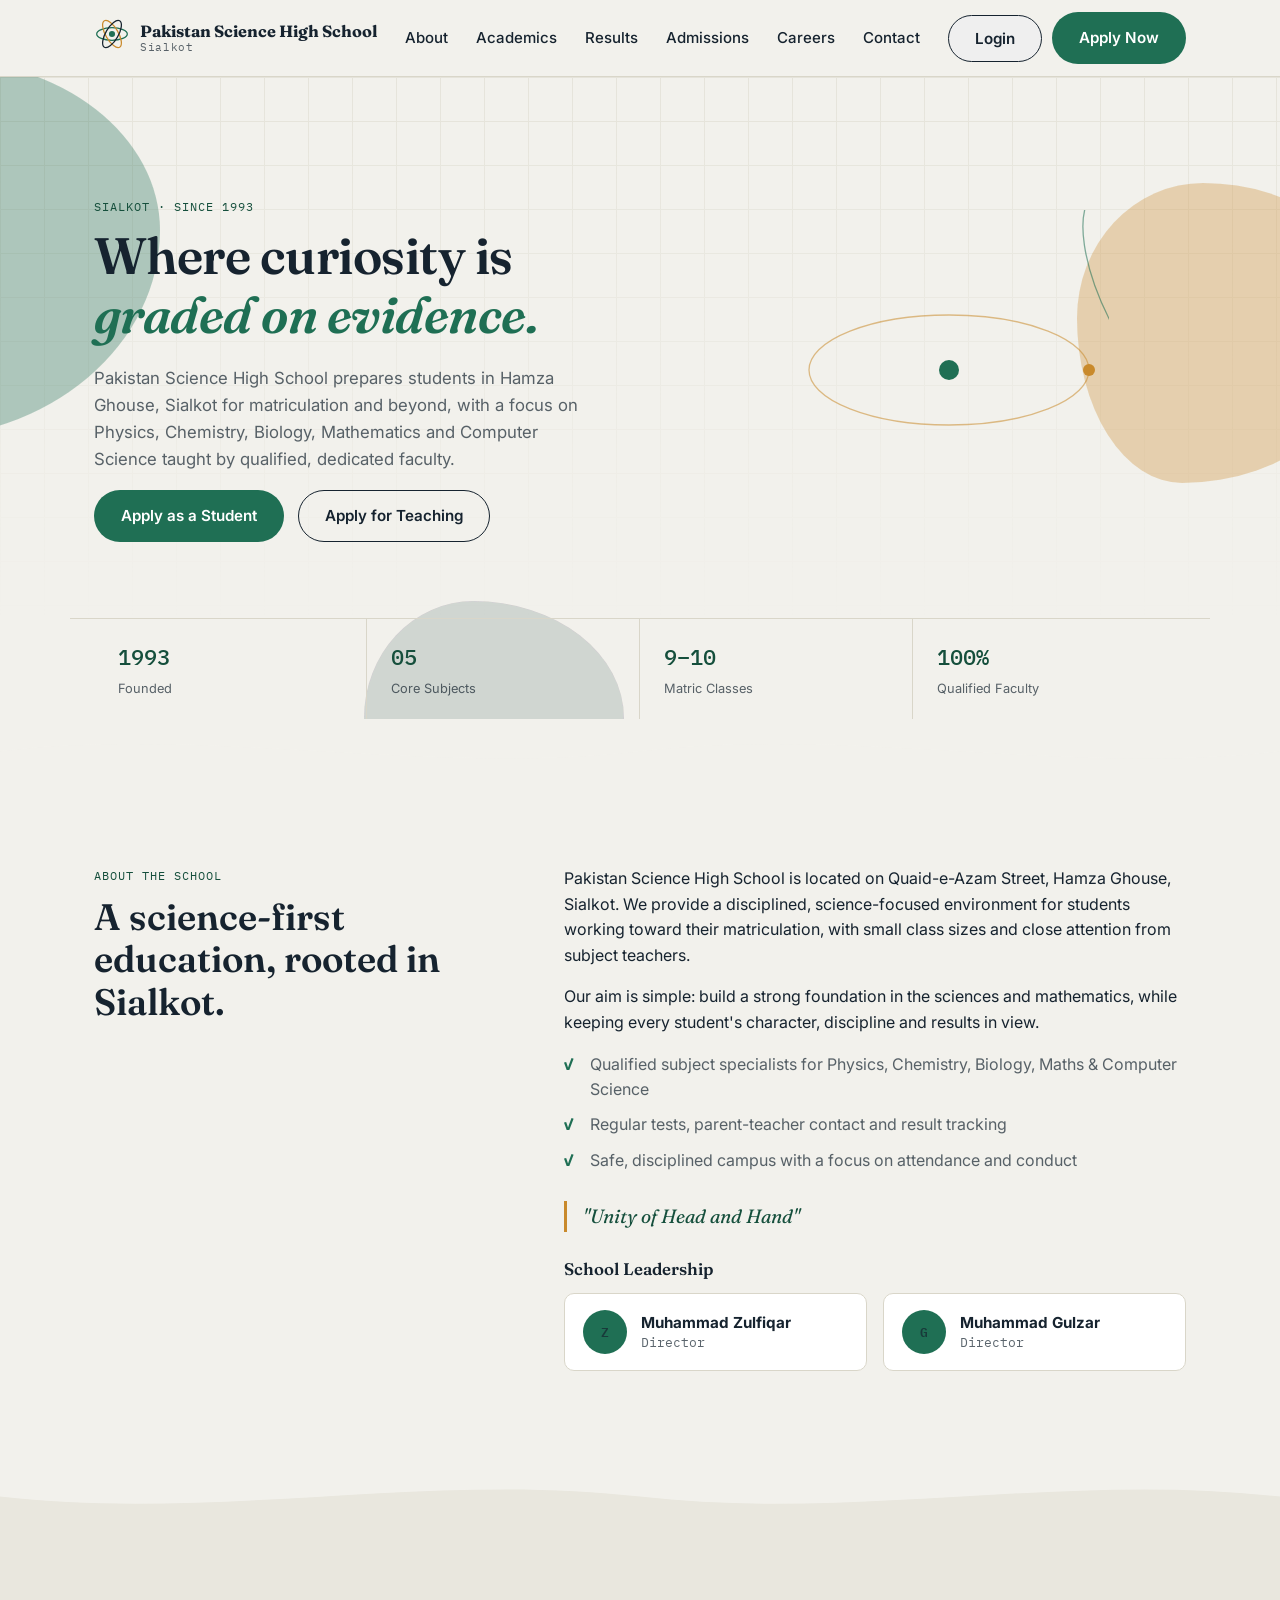
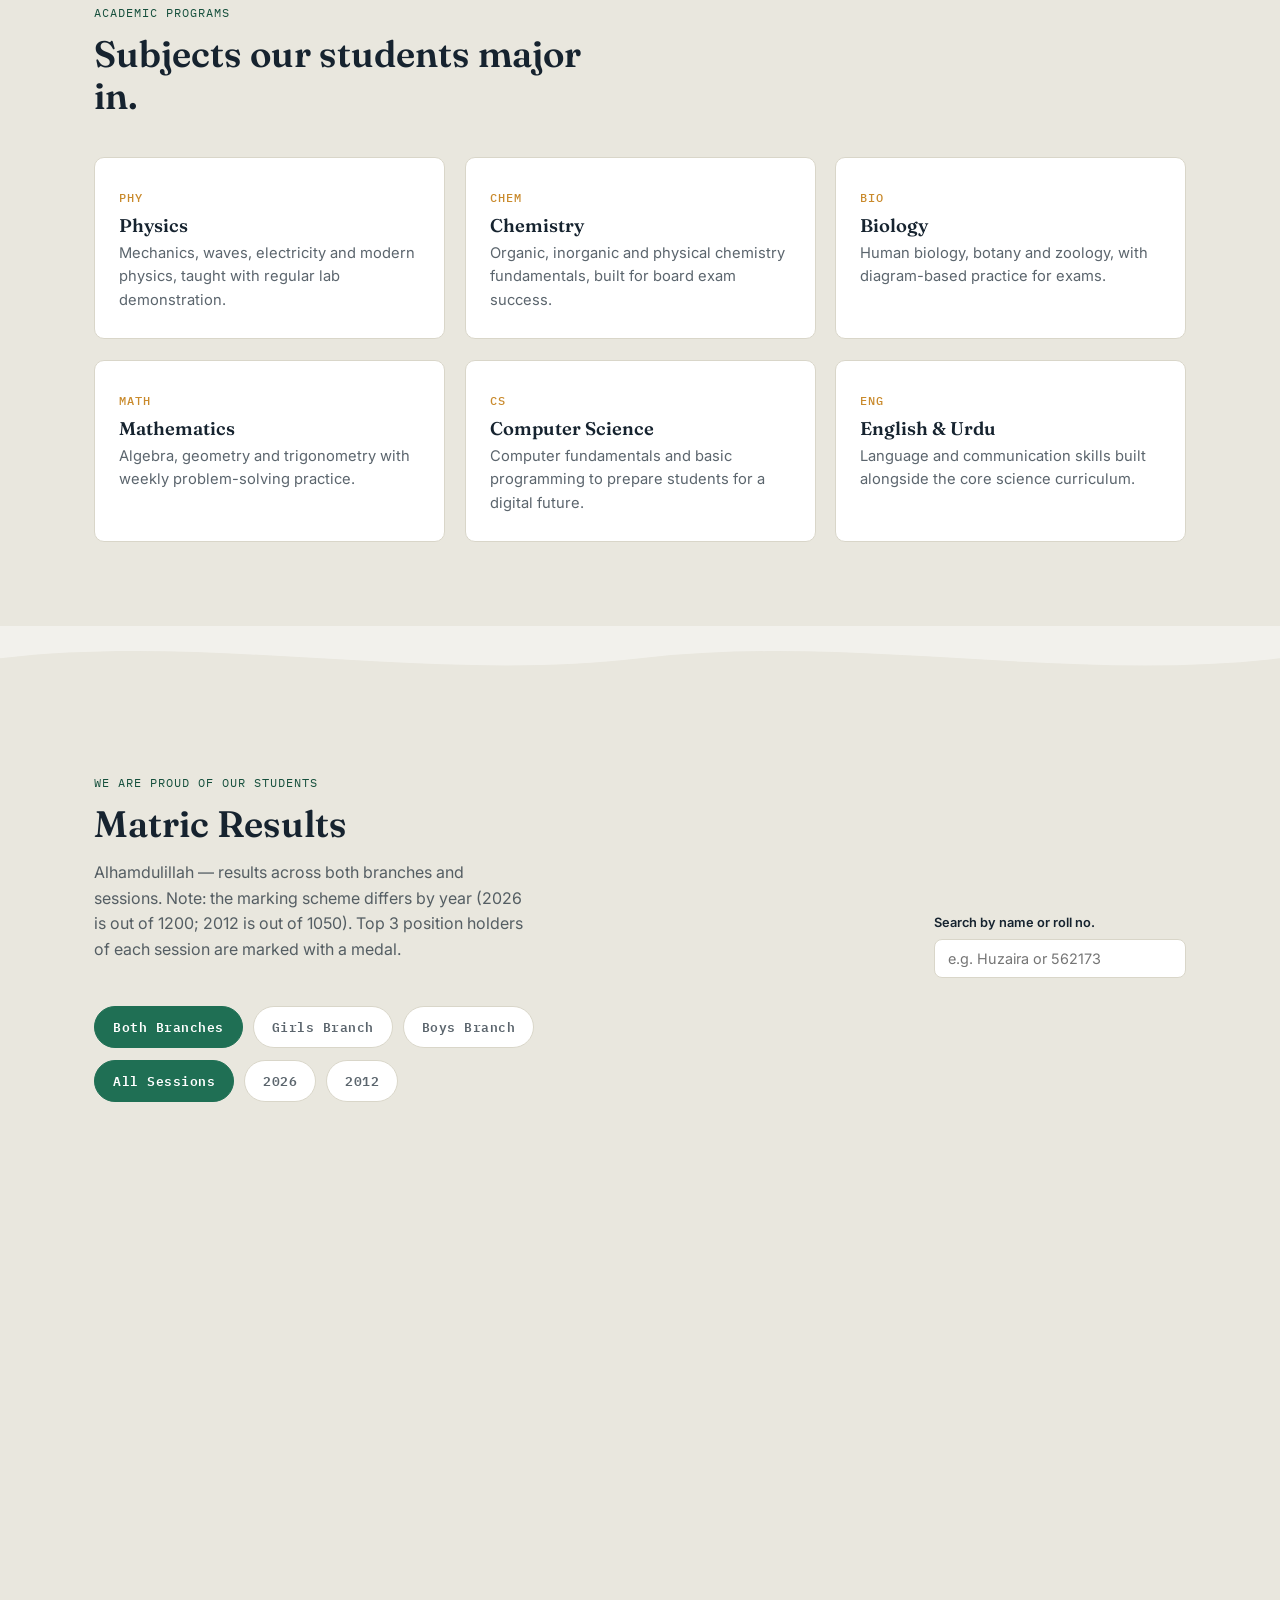
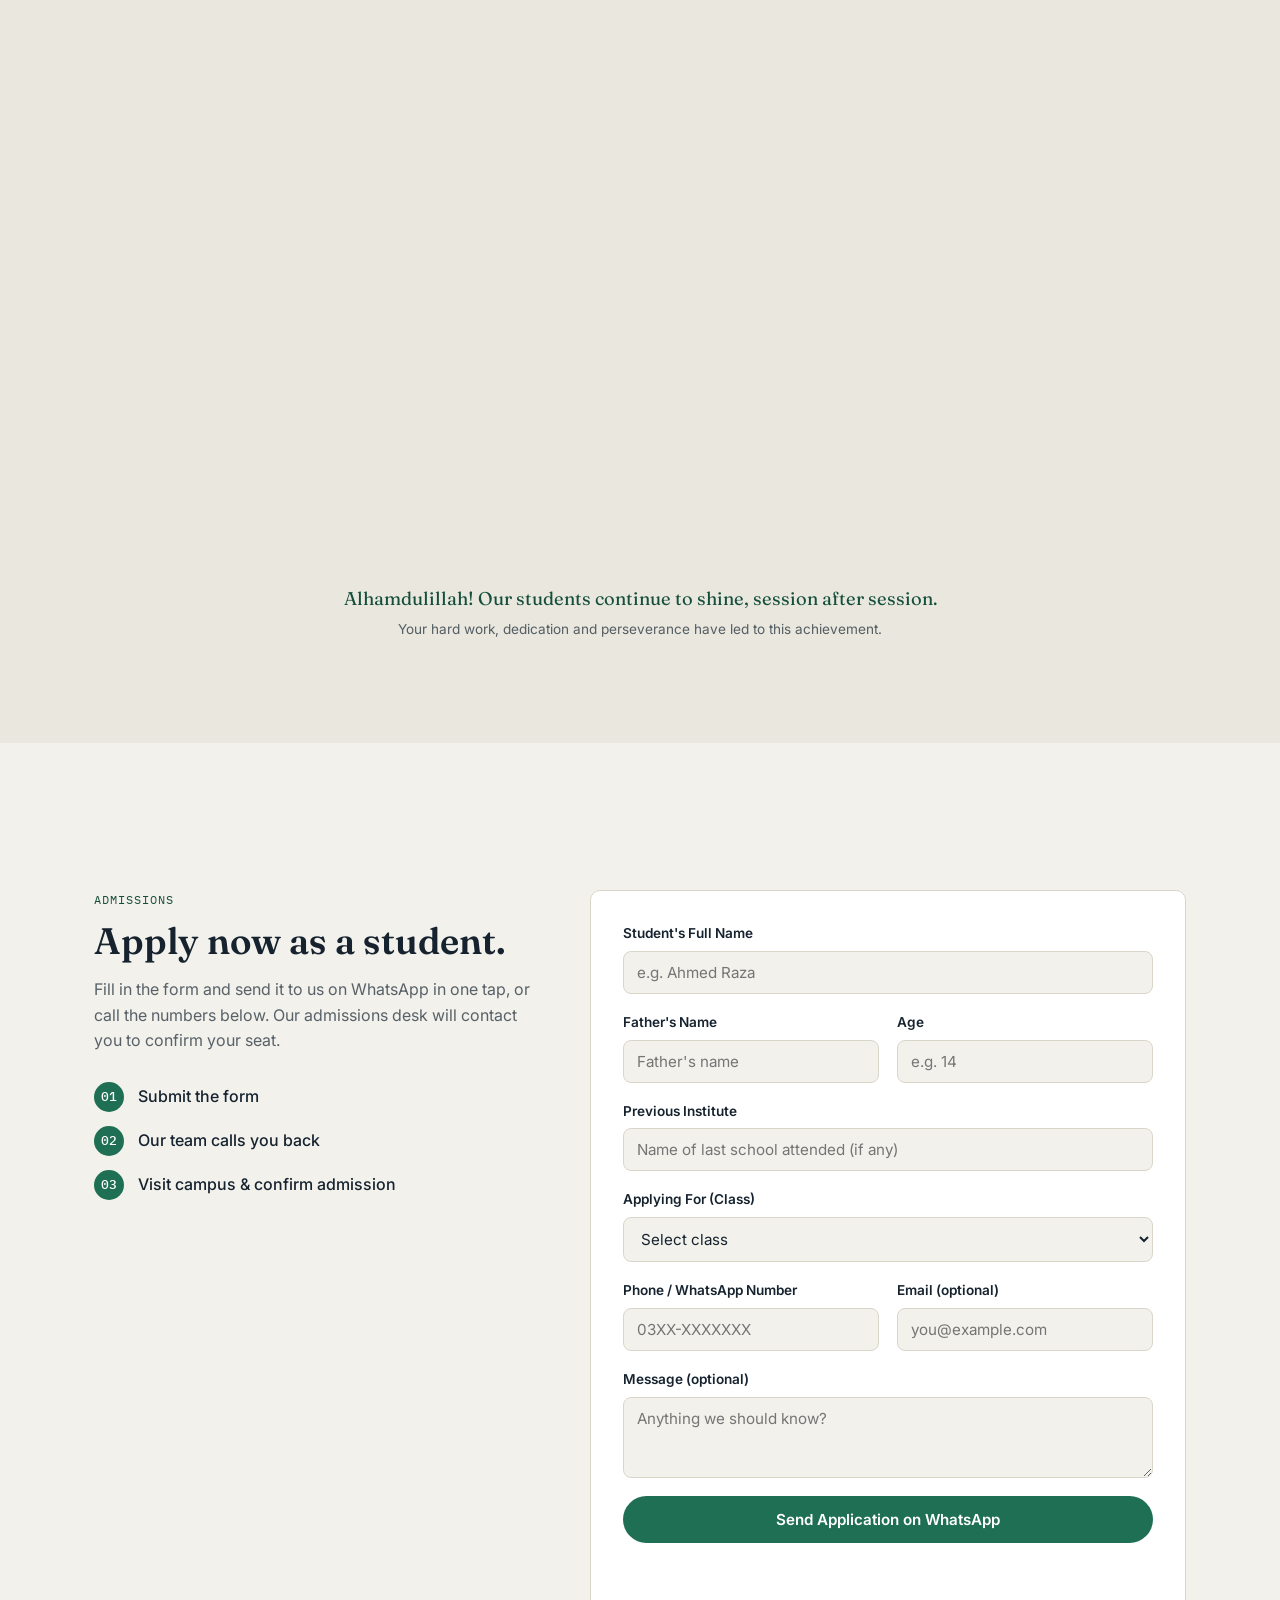
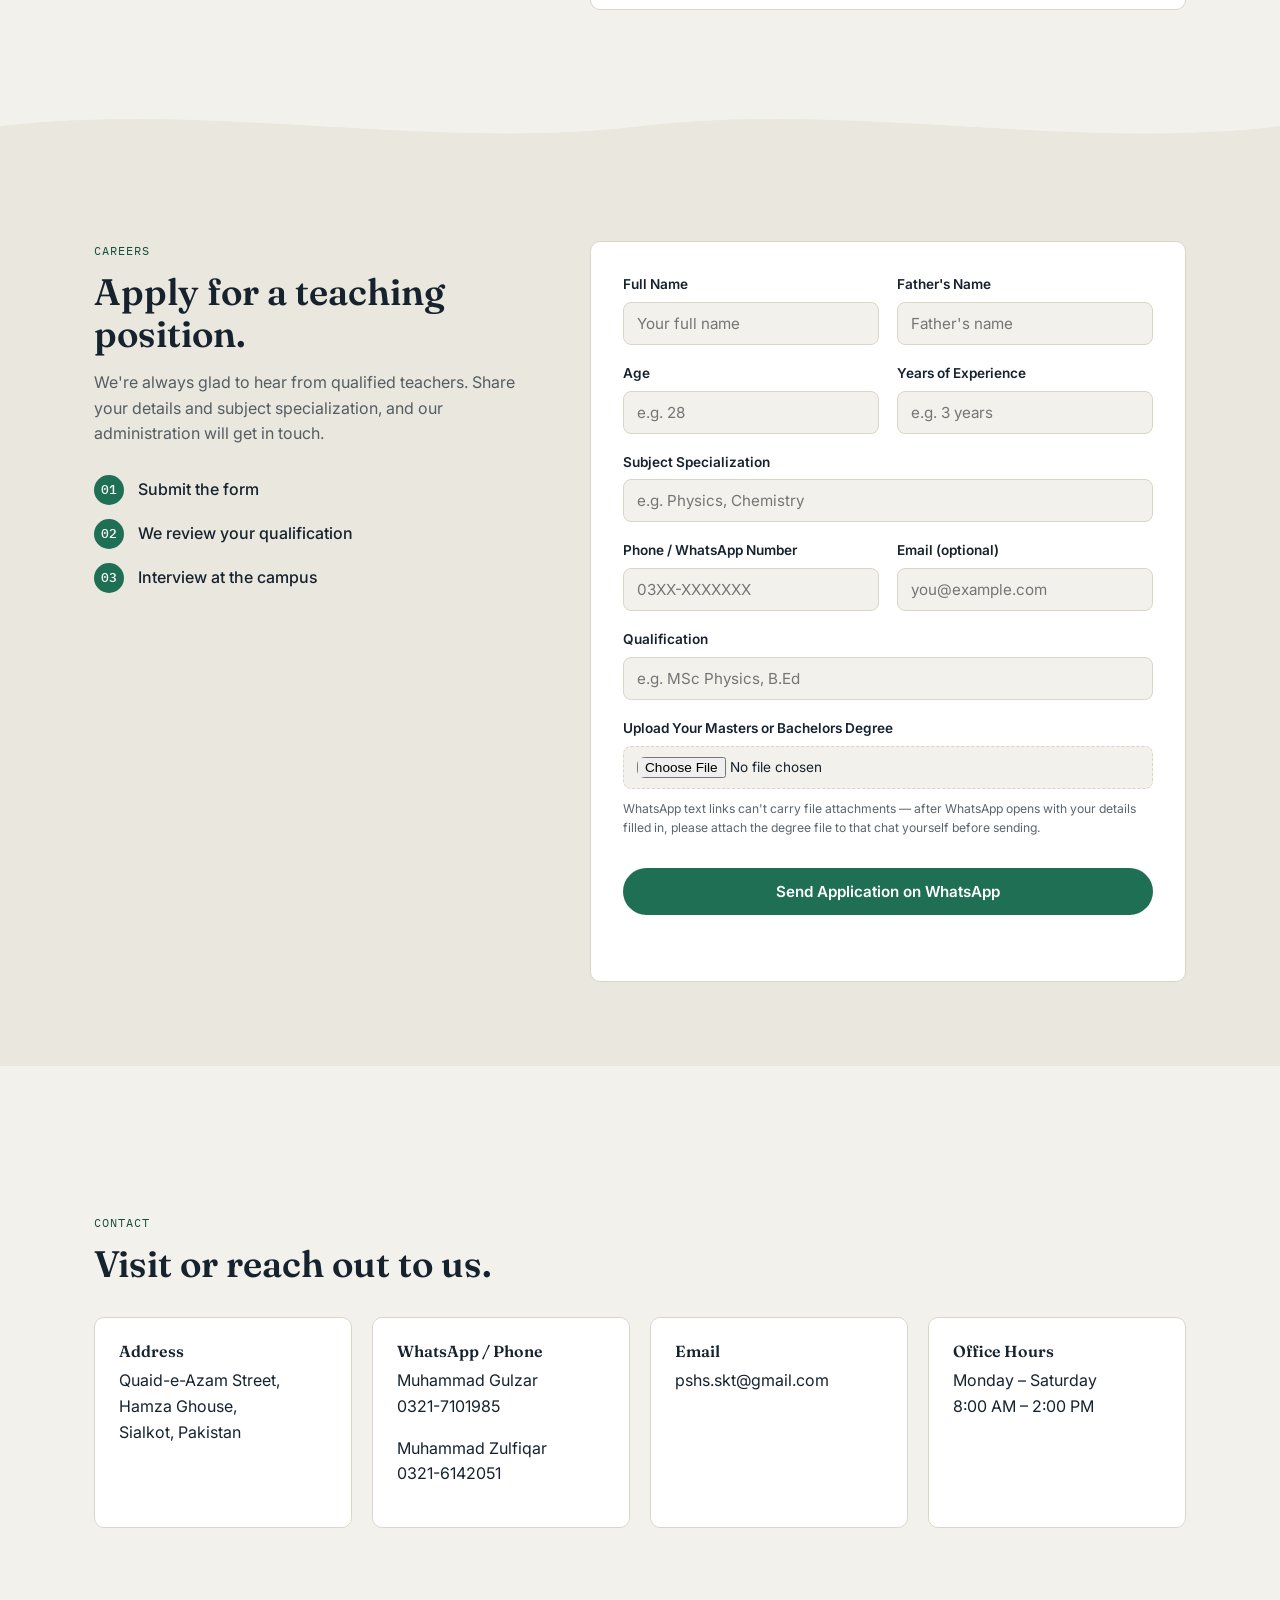
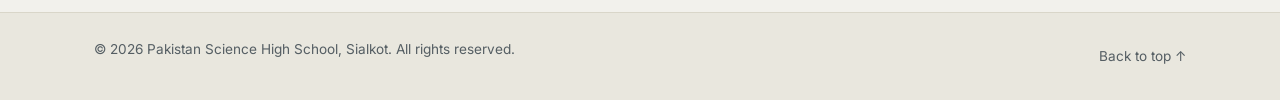
==== commit 74d5720a: "Add files via upload" ====
--- a/pshs.html
+++ b/pshs.html
@@ -55,6 +55,7 @@
     </nav>
 
     <div class="header-cta">
+      <button type="button" class="btn btn-ghost" id="loginOpenBtn">Login</button>
       <a href="#admissions" class="btn btn-primary">Apply Now</a>
     </div>
 
@@ -63,6 +64,52 @@
     </button>
   </div>
 </header>
+
+<!-- ============ LOGIN MODAL (front-end only for now — no backend connected yet) ============ -->
+<div class="login-overlay" id="loginOverlay" aria-hidden="true">
+  <div class="login-modal" role="dialog" aria-modal="true" aria-labelledby="loginModalTitle">
+    <button type="button" class="login-close" id="loginCloseBtn" aria-label="Close login">&times;</button>
+
+    <div class="login-tabs" role="tablist">
+      <button type="button" class="login-tab is-active" data-login-tab="student">Student / Parent</button>
+      <button type="button" class="login-tab" data-login-tab="admin">Admin</button>
+    </div>
+
+    <div class="login-panel is-active" data-login-panel="student">
+      <h3 id="loginModalTitle">Student / Parent Login</h3>
+      <p class="login-sub">Log in with your roll number to view your result and admission status.</p>
+      <form class="login-form" id="studentLoginForm">
+        <div class="form-row">
+          <label for="loginRoll">Roll Number</label>
+          <input type="text" id="loginRoll" placeholder="e.g. 562173" required>
+        </div>
+        <div class="form-row">
+          <label for="loginPass">Password</label>
+          <input type="password" id="loginPass" placeholder="••••••••" required>
+        </div>
+        <button type="submit" class="btn btn-primary btn-block">Log In</button>
+        <p class="form-note" id="studentLoginNote"></p>
+      </form>
+    </div>
+
+    <div class="login-panel" data-login-panel="admin">
+      <h3>Admin Login</h3>
+      <p class="login-sub">For school staff to manage results and applications.</p>
+      <form class="login-form" id="adminLoginForm">
+        <div class="form-row">
+          <label for="adminUser">Username</label>
+          <input type="text" id="adminUser" placeholder="Admin username" required>
+        </div>
+        <div class="form-row">
+          <label for="adminPass">Password</label>
+          <input type="password" id="adminPass" placeholder="••••••••" required>
+        </div>
+        <button type="submit" class="btn btn-primary btn-block">Log In</button>
+        <p class="form-note" id="adminLoginNote"></p>
+      </form>
+    </div>
+  </div>
+</div>
 
 <!-- ============ HERO ============ -->
 <section class="hero" id="heroSection">
@@ -217,18 +264,31 @@
   <svg viewBox="0 0 1440 100" preserveAspectRatio="none"><path d="M0,40 C 240,10 480,70 720,40 C 960,10 1200,70 1440,40 L1440,100 L0,100 Z" fill="var(--paper-2)"/></svg>
 </div>
 
-<!-- ============ MATRIC RESULTS 2026 ============ -->
+<!-- ============ MATRIC RESULTS ============ -->
 <section class="section section-alt" id="results">
   <div class="wrap">
     <div class="section-head results-head reveal">
       <div>
         <p class="eyebrow">We Are Proud Of Our Students</p>
-        <h2>Matric Results 2026</h2>
-        <p class="section-sub">Alhamdulillah — the entire batch has passed. Total marks out of 1200. Our top 3 position holders are marked with a medal.</p>
+        <h2>Matric Results</h2>
+        <p class="section-sub">Alhamdulillah — results across both branches and sessions. Note: the marking scheme differs by year (2026 is out of 1200; 2012 is out of 1050). Top 3 position holders of each session are marked with a medal.</p>
       </div>
       <div class="results-search">
         <label for="resultSearch">Search by name or roll no.</label>
         <input type="text" id="resultSearch" placeholder="e.g. Huzaira or 562173">
+      </div>
+    </div>
+
+    <div class="filter-tabs-group reveal">
+      <div class="session-tabs" id="branchTabs" role="tablist" aria-label="Select school branch">
+        <button type="button" class="session-tab is-active" data-branch="all">Both Branches</button>
+        <button type="button" class="session-tab" data-branch="girls">Girls Branch</button>
+        <button type="button" class="session-tab" data-branch="boys">Boys Branch</button>
+      </div>
+      <div class="session-tabs" id="sessionTabs" role="tablist" aria-label="Select result session">
+        <button type="button" class="session-tab is-active" data-session="all">All Sessions</button>
+        <button type="button" class="session-tab" data-session="2026">2026</button>
+        <button type="button" class="session-tab" data-session="2012">2012</button>
       </div>
     </div>
 
@@ -236,6 +296,8 @@
       <table class="results-table" id="resultsTable">
         <thead>
           <tr>
+            <th>Branch</th>
+            <th>Session</th>
             <th>Rank</th>
             <th>Name</th>
             <th>Roll No.</th>
@@ -243,46 +305,131 @@
           </tr>
         </thead>
         <tbody>
-          <tr><td>1</td><td>Huzaira</td><td>562173</td><td>1076</td></tr>
-          <tr><td>2</td><td>Musfira</td><td>562830</td><td>1045</td></tr>
-          <tr><td>3</td><td>Noor Jannat</td><td>563238</td><td>1018</td></tr>
-          <tr><td>4</td><td>Fajar Imran</td><td>562527</td><td>1001</td></tr>
-          <tr><td>5</td><td>Ume-Maktum</td><td>562067</td><td>986</td></tr>
-          <tr><td>6</td><td>Hafsa Asif</td><td>562725</td><td>952</td></tr>
-          <tr><td>7</td><td>Aroosh Imran</td><td>562752</td><td>948</td></tr>
-          <tr><td>8</td><td>Maryam</td><td>565075</td><td>887</td></tr>
-          <tr><td>9</td><td>Hina</td><td>565561</td><td>880</td></tr>
-          <tr><td>10</td><td>Maleeha Idrees</td><td>562424</td><td>878</td></tr>
-          <tr><td>11</td><td>Amna Shahid</td><td>565536</td><td>877</td></tr>
-          <tr><td>12</td><td>Noor Fatima</td><td>563162</td><td>876</td></tr>
-          <tr><td>13</td><td>Aroosh</td><td>565457</td><td>873</td></tr>
-          <tr><td>14</td><td>Kashaf</td><td>561863</td><td>853</td></tr>
-          <tr><td>15</td><td>Bushra Aman</td><td>562330</td><td>852</td></tr>
-          <tr><td>16</td><td>Minahil Hafeez</td><td>562295</td><td>851</td></tr>
-          <tr><td>17</td><td>Noor Shafiq</td><td>562104</td><td>849</td></tr>
-          <tr><td>18</td><td>Hadia Razzaq</td><td>644503</td><td>848</td></tr>
-          <tr><td>19</td><td>Radia Fatimma</td><td>565088</td><td>837</td></tr>
-          <tr><td>20</td><td>Noor Fatima Tahir</td><td>565168</td><td>819</td></tr>
-          <tr><td>21</td><td>Kalsoom Irfan</td><td>643746</td><td>793</td></tr>
-          <tr><td>22</td><td>Esha Noor</td><td>645829</td><td>787</td></tr>
-          <tr><td>23</td><td>Esha Noor Shoukat</td><td>562210</td><td>759</td></tr>
-          <tr><td>24</td><td>Fatima Asim</td><td>561901</td><td>750</td></tr>
-          <tr><td>25</td><td>Razia</td><td>563137</td><td>743</td></tr>
-          <tr><td>26</td><td>Fatimma Irfan</td><td>562633</td><td>740</td></tr>
-          <tr><td>27</td><td>Memoona Zul</td><td>643901</td><td>722</td></tr>
-          <tr><td>28</td><td>Kashaf Imaan</td><td>644247</td><td>717</td></tr>
-          <tr><td>29</td><td>Sara Khan</td><td>565249</td><td>706</td></tr>
-          <tr><td>30</td><td>Maira Arshad</td><td>565339</td><td>690</td></tr>
-          <tr><td>31</td><td>Sadia Kashaf</td><td>562562</td><td>675</td></tr>
-          <tr><td>32</td><td>Ayesha Nasir</td><td>646287</td><td>627</td></tr>
-          <tr><td>33</td><td>Fajjar Shahid</td><td>646169</td><td>625</td></tr>
-          <tr><td>34</td><td>Amna Ramzan</td><td>643881</td><td>570</td></tr>
+          <tr data-branch="girls" data-session="2026" data-medal="gold"><td>Girls</td><td>2026</td><td>1</td><td>Huzaira</td><td>562173</td><td>1076</td></tr>
+          <tr data-branch="girls" data-session="2026" data-medal="silver"><td>Girls</td><td>2026</td><td>2</td><td>Musfira</td><td>562830</td><td>1045</td></tr>
+          <tr data-branch="girls" data-session="2026" data-medal="bronze"><td>Girls</td><td>2026</td><td>3</td><td>Noor Jannat</td><td>563238</td><td>1018</td></tr>
+          <tr data-branch="girls" data-session="2026"><td>Girls</td><td>2026</td><td>4</td><td>Fajar Imran</td><td>562527</td><td>1001</td></tr>
+          <tr data-branch="girls" data-session="2026"><td>Girls</td><td>2026</td><td>5</td><td>Ume-Maktum</td><td>562067</td><td>986</td></tr>
+          <tr data-branch="girls" data-session="2026"><td>Girls</td><td>2026</td><td>6</td><td>Hafsa Asif</td><td>562725</td><td>952</td></tr>
+          <tr data-branch="girls" data-session="2026"><td>Girls</td><td>2026</td><td>7</td><td>Aroosh Imran</td><td>562752</td><td>948</td></tr>
+          <tr data-branch="girls" data-session="2026"><td>Girls</td><td>2026</td><td>8</td><td>Maryam</td><td>565075</td><td>887</td></tr>
+          <tr data-branch="girls" data-session="2026"><td>Girls</td><td>2026</td><td>9</td><td>Hina</td><td>565561</td><td>880</td></tr>
+          <tr data-branch="girls" data-session="2026"><td>Girls</td><td>2026</td><td>10</td><td>Maleeha Idrees</td><td>562424</td><td>878</td></tr>
+          <tr data-branch="girls" data-session="2026"><td>Girls</td><td>2026</td><td>11</td><td>Amna Shahid</td><td>565536</td><td>877</td></tr>
+          <tr data-branch="girls" data-session="2026"><td>Girls</td><td>2026</td><td>12</td><td>Noor Fatima</td><td>563162</td><td>876</td></tr>
+          <tr data-branch="girls" data-session="2026"><td>Girls</td><td>2026</td><td>13</td><td>Aroosh</td><td>565457</td><td>873</td></tr>
+          <tr data-branch="girls" data-session="2026"><td>Girls</td><td>2026</td><td>14</td><td>Kashaf</td><td>561863</td><td>853</td></tr>
+          <tr data-branch="girls" data-session="2026"><td>Girls</td><td>2026</td><td>15</td><td>Bushra Aman</td><td>562330</td><td>852</td></tr>
+          <tr data-branch="girls" data-session="2026"><td>Girls</td><td>2026</td><td>16</td><td>Minahil Hafeez</td><td>562295</td><td>851</td></tr>
+          <tr data-branch="girls" data-session="2026"><td>Girls</td><td>2026</td><td>17</td><td>Noor Shafiq</td><td>562104</td><td>849</td></tr>
+          <tr data-branch="girls" data-session="2026"><td>Girls</td><td>2026</td><td>18</td><td>Hadia Razzaq</td><td>644503</td><td>848</td></tr>
+          <tr data-branch="girls" data-session="2026"><td>Girls</td><td>2026</td><td>19</td><td>Radia Fatimma</td><td>565088</td><td>837</td></tr>
+          <tr data-branch="girls" data-session="2026"><td>Girls</td><td>2026</td><td>20</td><td>Noor Fatima Tahir</td><td>565168</td><td>819</td></tr>
+          <tr data-branch="girls" data-session="2026"><td>Girls</td><td>2026</td><td>21</td><td>Kalsoom Irfan</td><td>643746</td><td>793</td></tr>
+          <tr data-branch="girls" data-session="2026"><td>Girls</td><td>2026</td><td>22</td><td>Esha Noor</td><td>645829</td><td>787</td></tr>
+          <tr data-branch="girls" data-session="2026"><td>Girls</td><td>2026</td><td>23</td><td>Esha Noor Shoukat</td><td>562210</td><td>759</td></tr>
+          <tr data-branch="girls" data-session="2026"><td>Girls</td><td>2026</td><td>24</td><td>Fatima Asim</td><td>561901</td><td>750</td></tr>
+          <tr data-branch="girls" data-session="2026"><td>Girls</td><td>2026</td><td>25</td><td>Razia</td><td>563137</td><td>743</td></tr>
+          <tr data-branch="girls" data-session="2026"><td>Girls</td><td>2026</td><td>26</td><td>Fatimma Irfan</td><td>562633</td><td>740</td></tr>
+          <tr data-branch="girls" data-session="2026"><td>Girls</td><td>2026</td><td>27</td><td>Memoona Zul</td><td>643901</td><td>722</td></tr>
+          <tr data-branch="girls" data-session="2026"><td>Girls</td><td>2026</td><td>28</td><td>Kashaf Imaan</td><td>644247</td><td>717</td></tr>
+          <tr data-branch="girls" data-session="2026"><td>Girls</td><td>2026</td><td>29</td><td>Sara Khan</td><td>565249</td><td>706</td></tr>
+          <tr data-branch="girls" data-session="2026"><td>Girls</td><td>2026</td><td>30</td><td>Maira Arshad</td><td>565339</td><td>690</td></tr>
+          <tr data-branch="girls" data-session="2026"><td>Girls</td><td>2026</td><td>31</td><td>Sadia Kashaf</td><td>562562</td><td>675</td></tr>
+          <tr data-branch="girls" data-session="2026"><td>Girls</td><td>2026</td><td>32</td><td>Ayesha Nasir</td><td>646287</td><td>627</td></tr>
+          <tr data-branch="girls" data-session="2026"><td>Girls</td><td>2026</td><td>33</td><td>Fajjar Shahid</td><td>646169</td><td>625</td></tr>
+          <tr data-branch="girls" data-session="2026"><td>Girls</td><td>2026</td><td>34</td><td>Amna Ramzan</td><td>643881</td><td>570</td></tr>
+          <tr data-branch="girls" data-session="2012" data-medal="gold"><td>Girls</td><td>2012</td><td>1</td><td>Aimen Sohail</td><td>417987</td><td>928</td></tr>
+          <tr data-branch="girls" data-session="2012" data-medal="silver"><td>Girls</td><td>2012</td><td>2</td><td>Huma Noor</td><td>417986</td><td>907</td></tr>
+          <tr data-branch="girls" data-session="2012" data-medal="bronze"><td>Girls</td><td>2012</td><td>3</td><td>Hafsa Batool</td><td>417967</td><td>903</td></tr>
+          <tr data-branch="girls" data-session="2012"><td>Girls</td><td>2012</td><td>4</td><td>Rabia Iqbal</td><td>417984</td><td>902</td></tr>
+          <tr data-branch="girls" data-session="2012"><td>Girls</td><td>2012</td><td>5</td><td>Atika Sajjad Ahmed</td><td>417985</td><td>875</td></tr>
+          <tr data-branch="girls" data-session="2012"><td>Girls</td><td>2012</td><td>6</td><td>Nimra Nadeem</td><td>417991</td><td>808</td></tr>
+          <tr data-branch="girls" data-session="2012"><td>Girls</td><td>2012</td><td>7</td><td>Rukhsar Khalid</td><td>417970</td><td>807</td></tr>
+          <tr data-branch="girls" data-session="2012"><td>Girls</td><td>2012</td><td>8</td><td>Anam Iqbal</td><td>417983</td><td>804</td></tr>
+          <tr data-branch="girls" data-session="2012"><td>Girls</td><td>2012</td><td>9</td><td>Zaib U Nisa</td><td>417964</td><td>789</td></tr>
+          <tr data-branch="girls" data-session="2012"><td>Girls</td><td>2012</td><td>10</td><td>Aqsa Tariq</td><td>417990</td><td>780</td></tr>
+          <tr data-branch="girls" data-session="2012"><td>Girls</td><td>2012</td><td>11</td><td>Sayra</td><td>417976</td><td>778</td></tr>
+          <tr data-branch="girls" data-session="2012"><td>Girls</td><td>2012</td><td>12</td><td>La Raib</td><td>417978</td><td>757</td></tr>
+          <tr data-branch="girls" data-session="2012"><td>Girls</td><td>2012</td><td>13</td><td>Zaib-Un-Nisa</td><td>417966</td><td>749</td></tr>
+          <tr data-branch="girls" data-session="2012"><td>Girls</td><td>2012</td><td>14</td><td>Majida Bi Bi</td><td>417993</td><td>740</td></tr>
+          <tr data-branch="girls" data-session="2012"><td>Girls</td><td>2012</td><td>15</td><td>Hifsa Javed</td><td>417992</td><td>736</td></tr>
+          <tr data-branch="girls" data-session="2012"><td>Girls</td><td>2012</td><td>16</td><td>Kainat Fatima</td><td>417975</td><td>734</td></tr>
+          <tr data-branch="girls" data-session="2012"><td>Girls</td><td>2012</td><td>17</td><td>Esma</td><td>417957</td><td>719</td></tr>
+          <tr data-branch="girls" data-session="2012"><td>Girls</td><td>2012</td><td>18</td><td>Ayesha Kishwar</td><td>417958</td><td>718</td></tr>
+          <tr data-branch="girls" data-session="2012"><td>Girls</td><td>2012</td><td>19</td><td>Zainab Aman Ul Haq</td><td>417971</td><td>718</td></tr>
+          <tr data-branch="girls" data-session="2012"><td>Girls</td><td>2012</td><td>20</td><td>Kiran Waris</td><td>417963</td><td>709</td></tr>
+          <tr data-branch="girls" data-session="2012"><td>Girls</td><td>2012</td><td>21</td><td>Aqsa Shahzadi</td><td>417974</td><td>703</td></tr>
+          <tr data-branch="girls" data-session="2012"><td>Girls</td><td>2012</td><td>22</td><td>Maria Manawar</td><td>417965</td><td>695</td></tr>
+          <tr data-branch="girls" data-session="2012"><td>Girls</td><td>2012</td><td>23</td><td>Mubbara Mushtaq</td><td>417973</td><td>689</td></tr>
+          <tr data-branch="girls" data-session="2012"><td>Girls</td><td>2012</td><td>24</td><td>Benish Sarfraz Ahmed</td><td>417988</td><td>683</td></tr>
+          <tr data-branch="girls" data-session="2012"><td>Girls</td><td>2012</td><td>25</td><td>Arshiya</td><td>417977</td><td>673</td></tr>
+          <tr data-branch="girls" data-session="2012"><td>Girls</td><td>2012</td><td>26</td><td>Nimra</td><td>417979</td><td>658</td></tr>
+          <tr data-branch="girls" data-session="2012"><td>Girls</td><td>2012</td><td>27</td><td>Sunaina Shafiq Butt</td><td>417972</td><td>653</td></tr>
+          <tr data-branch="girls" data-session="2012"><td>Girls</td><td>2012</td><td>28</td><td>Saba Sundas</td><td>417959</td><td>652</td></tr>
+          <tr data-branch="girls" data-session="2012"><td>Girls</td><td>2012</td><td>29</td><td>Jonica Javed</td><td>417989</td><td>647</td></tr>
+          <tr data-branch="girls" data-session="2012"><td>Girls</td><td>2012</td><td>30</td><td>Zainab Dillawer</td><td>417981</td><td>634</td></tr>
+          <tr data-branch="girls" data-session="2012"><td>Girls</td><td>2012</td><td>31</td><td>Sameena Bi Bi</td><td>417994</td><td>569</td></tr>
+          <tr data-branch="girls" data-session="2012"><td>Girls</td><td>2012</td><td>32</td><td>Hifza Majeed</td><td>417969</td><td>563</td></tr>
+          <tr data-branch="girls" data-session="2012"><td>Girls</td><td>2012</td><td>33</td><td>Faryal Fatima</td><td>417968</td><td>557</td></tr>
+          <tr data-branch="girls" data-session="2012"><td>Girls</td><td>2012</td><td>34</td><td>Adila Iqbal</td><td>417960</td><td>555</td></tr>
+          <tr data-branch="girls" data-session="2012"><td>Girls</td><td>2012</td><td>35</td><td>Sanober Sabir Jan</td><td>417980</td><td>546</td></tr>
+          <tr data-branch="boys" data-session="2012" data-medal="gold"><td>Boys</td><td>2012</td><td>1</td><td>Tayyab Danial Aslam</td><td>450825</td><td>908</td></tr>
+          <tr data-branch="boys" data-session="2012" data-medal="silver"><td>Boys</td><td>2012</td><td>2</td><td>Husnain Aziz</td><td>450824</td><td>869</td></tr>
+          <tr data-branch="boys" data-session="2012" data-medal="bronze"><td>Boys</td><td>2012</td><td>3</td><td>Shabab Umer</td><td>450826</td><td>799</td></tr>
+          <tr data-branch="boys" data-session="2012"><td>Boys</td><td>2012</td><td>4</td><td>Muhammad Arslan Tayyab</td><td>450803</td><td>791</td></tr>
+          <tr data-branch="boys" data-session="2012"><td>Boys</td><td>2012</td><td>5</td><td>Abdullah</td><td>450818</td><td>776</td></tr>
+          <tr data-branch="boys" data-session="2012"><td>Boys</td><td>2012</td><td>6</td><td>Muhammad Ali</td><td>450814</td><td>772</td></tr>
+          <tr data-branch="boys" data-session="2012"><td>Boys</td><td>2012</td><td>7</td><td>Khurram Akram</td><td>450820</td><td>763</td></tr>
+          <tr data-branch="boys" data-session="2012"><td>Boys</td><td>2012</td><td>8</td><td>Muhammad Fahad Ali</td><td>450794</td><td>755</td></tr>
+          <tr data-branch="boys" data-session="2012"><td>Boys</td><td>2012</td><td>9</td><td>Abu Bakar Asees</td><td>450830</td><td>720</td></tr>
+          <tr data-branch="boys" data-session="2012"><td>Boys</td><td>2012</td><td>10</td><td>Ali Haider</td><td>450845</td><td>718</td></tr>
+          <tr data-branch="boys" data-session="2012"><td>Boys</td><td>2012</td><td>11</td><td>Kamran</td><td>450823</td><td>715</td></tr>
+          <tr data-branch="boys" data-session="2012"><td>Boys</td><td>2012</td><td>12</td><td>Tayyab Sarwar</td><td>450840</td><td>700</td></tr>
+          <tr data-branch="boys" data-session="2012"><td>Boys</td><td>2012</td><td>13</td><td>Afzan Ahmed</td><td>450839</td><td>676</td></tr>
+          <tr data-branch="boys" data-session="2012"><td>Boys</td><td>2012</td><td>14</td><td>Zeeshan Munawar</td><td>450828</td><td>664</td></tr>
+          <tr data-branch="boys" data-session="2012"><td>Boys</td><td>2012</td><td>15</td><td>Mohsin Ali</td><td>450805</td><td>638</td></tr>
+          <tr data-branch="boys" data-session="2012"><td>Boys</td><td>2012</td><td>16</td><td>Muhammad Mohaib Hassan</td><td>450819</td><td>628</td></tr>
+          <tr data-branch="boys" data-session="2012"><td>Boys</td><td>2012</td><td>17</td><td>Muhammad Amnan</td><td>450838</td><td>615</td></tr>
+          <tr data-branch="boys" data-session="2012"><td>Boys</td><td>2012</td><td>18</td><td>Zuhaib Zahoor</td><td>450837</td><td>594</td></tr>
+          <tr data-branch="boys" data-session="2012"><td>Boys</td><td>2012</td><td>19</td><td>Muhammad Arslan</td><td>450800</td><td>584</td></tr>
+          <tr data-branch="boys" data-session="2012"><td>Boys</td><td>2012</td><td>20</td><td>Zain Iqbal</td><td>450816</td><td>581</td></tr>
+          <tr data-branch="boys" data-session="2012"><td>Boys</td><td>2012</td><td>21</td><td>Shahbaz Hussain</td><td>450831</td><td>580</td></tr>
+          <tr data-branch="boys" data-session="2012"><td>Boys</td><td>2012</td><td>22</td><td>Ali Sheir Yar</td><td>450834</td><td>580</td></tr>
+          <tr data-branch="boys" data-session="2012"><td>Boys</td><td>2012</td><td>23</td><td>Waleed Saleem Butt</td><td>450806</td><td>574</td></tr>
+          <tr data-branch="boys" data-session="2012"><td>Boys</td><td>2012</td><td>24</td><td>Afzaal Waris</td><td>450827</td><td>568</td></tr>
+          <tr data-branch="boys" data-session="2012"><td>Boys</td><td>2012</td><td>25</td><td>Muhammad Fizan Ali</td><td>450841</td><td>567</td></tr>
+          <tr data-branch="boys" data-session="2012"><td>Boys</td><td>2012</td><td>26</td><td>Muhammad Abubakar</td><td>450842</td><td>566</td></tr>
+          <tr data-branch="boys" data-session="2012"><td>Boys</td><td>2012</td><td>27</td><td>Muhammad Arfan</td><td>450817</td><td>560</td></tr>
+          <tr data-branch="boys" data-session="2012"><td>Boys</td><td>2012</td><td>28</td><td>Ghalib Ahmed</td><td>450847</td><td>560</td></tr>
+          <tr data-branch="boys" data-session="2012"><td>Boys</td><td>2012</td><td>29</td><td>Adeel Nazir</td><td>450829</td><td>551</td></tr>
+          <tr data-branch="boys" data-session="2012"><td>Boys</td><td>2012</td><td>30</td><td>Rahman Ali</td><td>450848</td><td>545</td></tr>
+          <tr data-branch="boys" data-session="2012"><td>Boys</td><td>2012</td><td>31</td><td>Oman</td><td>450809</td><td>544</td></tr>
+          <tr data-branch="boys" data-session="2012"><td>Boys</td><td>2012</td><td>32</td><td>Ahmed Tanveer</td><td>450813</td><td>542</td></tr>
+          <tr data-branch="boys" data-session="2012"><td>Boys</td><td>2012</td><td>33</td><td>Nouman Ahmed</td><td>450810</td><td>539</td></tr>
+          <tr data-branch="boys" data-session="2012"><td>Boys</td><td>2012</td><td>34</td><td>Sajeel Sajid</td><td>450812</td><td>539</td></tr>
+          <tr data-branch="boys" data-session="2012"><td>Boys</td><td>2012</td><td>35</td><td>Muhammad Zubair</td><td>450844</td><td>534</td></tr>
+          <tr data-branch="boys" data-session="2012"><td>Boys</td><td>2012</td><td>36</td><td>Ali Raza</td><td>450797</td><td>526</td></tr>
+          <tr data-branch="boys" data-session="2012"><td>Boys</td><td>2012</td><td>37</td><td>Muhammad Ameer Hamza</td><td>450804</td><td>524</td></tr>
+          <tr data-branch="boys" data-session="2012"><td>Boys</td><td>2012</td><td>38</td><td>Khalil Ullah</td><td>450821</td><td>518</td></tr>
+          <tr data-branch="boys" data-session="2012"><td>Boys</td><td>2012</td><td>39</td><td>Khawaja Muhammad Nomair</td><td>450808</td><td>507</td></tr>
+          <tr data-branch="boys" data-session="2012"><td>Boys</td><td>2012</td><td>40</td><td>Muhammad Hamza</td><td>450836</td><td>504</td></tr>
+          <tr data-branch="boys" data-session="2012"><td>Boys</td><td>2012</td><td>41</td><td>Sheeraz Akram</td><td>450832</td><td>503</td></tr>
+          <tr data-branch="boys" data-session="2012"><td>Boys</td><td>2012</td><td>42</td><td>Khawaja Rayes Ahmed</td><td>450835</td><td>500</td></tr>
+          <tr data-branch="boys" data-session="2012"><td>Boys</td><td>2012</td><td>43</td><td>Sameer Ullah Khan</td><td>450793</td><td>489</td></tr>
+          <tr data-branch="boys" data-session="2012"><td>Boys</td><td>2012</td><td>44</td><td>Ali Abbas</td><td>450833</td><td>486</td></tr>
+          <tr data-branch="boys" data-session="2012"><td>Boys</td><td>2012</td><td>45</td><td>Khizar Tariq</td><td>450843</td><td>486</td></tr>
+          <tr data-branch="boys" data-session="2012"><td>Boys</td><td>2012</td><td>46</td><td>Shahroz Butt</td><td>450802</td><td>479</td></tr>
+          <tr data-branch="boys" data-session="2012"><td>Boys</td><td>2012</td><td>47</td><td>Hassan Ali</td><td>450796</td><td>476</td></tr>
+          <tr data-branch="boys" data-session="2012"><td>Boys</td><td>2012</td><td>48</td><td>Usama Javed</td><td>450815</td><td>469</td></tr>
+          <tr data-branch="boys" data-session="2012"><td>Boys</td><td>2012</td><td>49</td><td>Zain Waheed</td><td>450811</td><td>464</td></tr>
+          <tr data-branch="boys" data-session="2012"><td>Boys</td><td>2012</td><td>50</td><td>Muhammad Farooq</td><td>450822</td><td>439</td></tr>
         </tbody>
       </table>
       <p class="form-note" id="noResultsNote" style="display:none;">No matching student found.</p>
     </div>
 
-    <p class="results-banner">Alhamdulillah! The entire batch has passed.<br>
+    <p class="results-banner">Alhamdulillah! Our students continue to shine, session after session.<br>
       <small>Your hard work, dedication and perseverance have led to this achievement.</small>
     </p>
   </div>
--- a/pshs.css
+++ b/pshs.css
@@ -103,6 +103,7 @@
   flex-direction:column; justify-content:space-between; padding:0;
 }
 .nav-toggle span{ display:block; height:2px; background:var(--ink); border-radius:2px; }
+.header-cta{ display:flex; align-items:center; gap:10px; }
 
 /* ---------- HERO ---------- */
 .hero{ position:relative; overflow:hidden; padding-top: 64px; }
@@ -223,8 +224,8 @@
   font-family: var(--font-mono); font-size:.72rem; letter-spacing:.06em; text-transform:uppercase;
   color: var(--ink-70); background: var(--paper-2);
 }
-.results-table td:nth-child(3){ color: var(--amber); font-family: var(--font-mono); font-weight:500; }
-.results-table td:nth-child(4){ font-family: var(--font-mono); font-weight:600; color: var(--pine-dark); }
+.results-table td:nth-child(5){ color: var(--amber); font-family: var(--font-mono); font-weight:500; }
+.results-table td:nth-child(6){ font-family: var(--font-mono); font-weight:600; color: var(--pine-dark); }
 .results-table tbody tr:last-child td{ border-bottom:none; }
 .results-table tbody tr:hover{ background: var(--paper); }
 .results-table tr.row-hidden{ display:none; }
@@ -397,23 +398,35 @@
 }
 @media (prefers-reduced-motion: reduce){ .wave-divider svg{ animation: none; } }
 
-/* ----- Medal badges for the top 3 results ----- */
-.results-table tbody tr:nth-child(-n+3){ position:relative; }
-.results-table tbody tr:nth-child(-n+3) td:first-child{
+/* ----- Session filter tabs ----- */
+.filter-tabs-group{ display:flex; flex-direction:column; gap:12px; margin-top: 28px; }
+.session-tabs{ display:flex; gap:10px; flex-wrap:wrap; }
+.session-tab{
+  font-family: var(--font-mono); font-size:.8rem; letter-spacing:.04em;
+  padding: 9px 18px; border-radius: 999px; border: 1.5px solid var(--line);
+  background: var(--white); color: var(--ink-70); font-weight:600;
+  transition: background .2s ease, color .2s ease, border-color .2s ease;
+}
+.session-tab:hover{ border-color: var(--pine); color: var(--ink); }
+.session-tab.is-active{ background: var(--pine); border-color: var(--pine); color: var(--white); }
+
+/* ----- Medal badges for the top 3 of each session ----- */
+.results-table tbody tr[data-medal] td:nth-child(3){
   position:relative; font-family: var(--font-mono); font-weight:700; color: var(--white);
-}
-.results-table tbody tr:nth-child(-n+3) td:first-child::before{
+  padding-left: 40px;
+}
+.results-table tbody tr[data-medal] td:nth-child(3)::before{
   content:""; position:absolute; left:8px; top:50%; transform: translateY(-50%);
   width:26px; height:26px;
   border-radius: 60% 40% 55% 45% / 45% 55% 40% 60%;
   animation: blob-morph 9s ease-in-out infinite;
   z-index:-1;
 }
-.results-table tbody tr:nth-child(-n+3) td:first-child{ padding-left: 40px; }
-.results-table tbody tr:nth-child(1) td:first-child::before{ background: linear-gradient(135deg, #E8C55A, #C98A2C); }
-.results-table tbody tr:nth-child(2) td:first-child::before{ background: linear-gradient(135deg, #D7DCE1, #9AA5AF); }
-.results-table tbody tr:nth-child(3) td:first-child::before{ background: linear-gradient(135deg, #CB9A66, #8C6A45); }
-.results-table tbody tr:nth-child(-n+3){ background: color-mix(in srgb, var(--amber) 6%, transparent); }
+.results-table tbody tr[data-medal="gold"] td:nth-child(3)::before{ background: linear-gradient(135deg, #E8C55A, #C98A2C); }
+.results-table tbody tr[data-medal="silver"] td:nth-child(3)::before{ background: linear-gradient(135deg, #D7DCE1, #9AA5AF); }
+.results-table tbody tr[data-medal="bronze"] td:nth-child(3)::before{ background: linear-gradient(135deg, #CB9A66, #8C6A45); }
+.results-table tbody tr[data-medal]{ background: color-mix(in srgb, var(--amber) 6%, transparent); }
+.results-table td:nth-child(1), .results-table td:nth-child(2){ font-family: var(--font-mono); font-size:.78rem; color: var(--ink-70); }
 
 /* ----- File input (teacher degree upload) ----- */
 .file-field{
@@ -426,6 +439,62 @@
 .file-field:hover{ border-color: var(--pine); }
 .file-field input[type="file"]{ border:none; padding:0; background:none; width:auto; flex:1; font-size:.85rem; }
 .file-field-hint{ font-size:.76rem; color: var(--ink-70); margin-top:4px; }
+
+/* ---------- LOGIN MODAL (front-end UI only — backend not connected yet) ---------- */
+.login-overlay{
+  position: fixed; inset:0; z-index: 200;
+  background: color-mix(in srgb, var(--ink) 55%, transparent);
+  backdrop-filter: blur(3px);
+  display:flex; align-items:center; justify-content:center; padding: 20px;
+  opacity:0; pointer-events:none;
+  transition: opacity .35s ease;
+}
+.login-overlay.is-open{ opacity:1; pointer-events:auto; }
+
+.login-modal{
+  position:relative;
+  width:100%; max-width: 420px;
+  background: var(--white);
+  border-radius: 55% 45% 60% 40% / 12% 10% 14% 12%;
+  border-radius: 20px;
+  padding: 34px 30px 28px;
+  box-shadow: 0 30px 60px rgba(0,0,0,.25);
+  transform: scale(.9) translateY(18px);
+  opacity: 0;
+  transition: transform .5s cubic-bezier(.19,1,.22,1), opacity .4s ease;
+}
+.login-overlay.is-open .login-modal{ transform: scale(1) translateY(0); opacity:1; }
+
+.login-close{
+  position:absolute; top:14px; right:16px;
+  width:32px; height:32px; border-radius:50%;
+  background: var(--paper-2); border:none; color: var(--ink);
+  font-size:1.3rem; line-height:1; display:flex; align-items:center; justify-content:center;
+  transition: background .2s ease, transform .2s ease;
+}
+.login-close:hover{ background: var(--line); transform: rotate(90deg); }
+
+.login-tabs{ display:flex; gap:8px; margin-bottom: 22px; background: var(--paper); border-radius: 999px; padding:4px; }
+.login-tab{
+  flex:1; padding: 9px 12px; border-radius: 999px; border:none; background:none;
+  font-size:.85rem; font-weight:600; color: var(--ink-70);
+  transition: background .25s ease, color .25s ease;
+}
+.login-tab.is-active{ background: var(--pine); color: var(--white); }
+
+.login-panel{ display:none; }
+.login-panel.is-active{ display:block; animation: login-panel-in .4s cubic-bezier(.19,1,.22,1); }
+@keyframes login-panel-in{
+  from{ opacity:0; transform: translateY(8px) scale(.98); filter: blur(3px); }
+  to{ opacity:1; transform:none; filter:blur(0); }
+}
+.login-panel h3{ font-size: 1.2rem; margin-bottom:.25em; }
+.login-sub{ font-size:.88rem; color: var(--ink-70); margin-bottom: 18px; }
+.login-form{ display:flex; flex-direction:column; gap: 14px; }
+
+@media (prefers-reduced-motion: reduce){
+  .login-overlay, .login-modal, .login-panel.is-active{ transition:none; animation:none; }
+}
 
 /* ---------- RESPONSIVE ---------- */
 @media (max-width: 900px){
